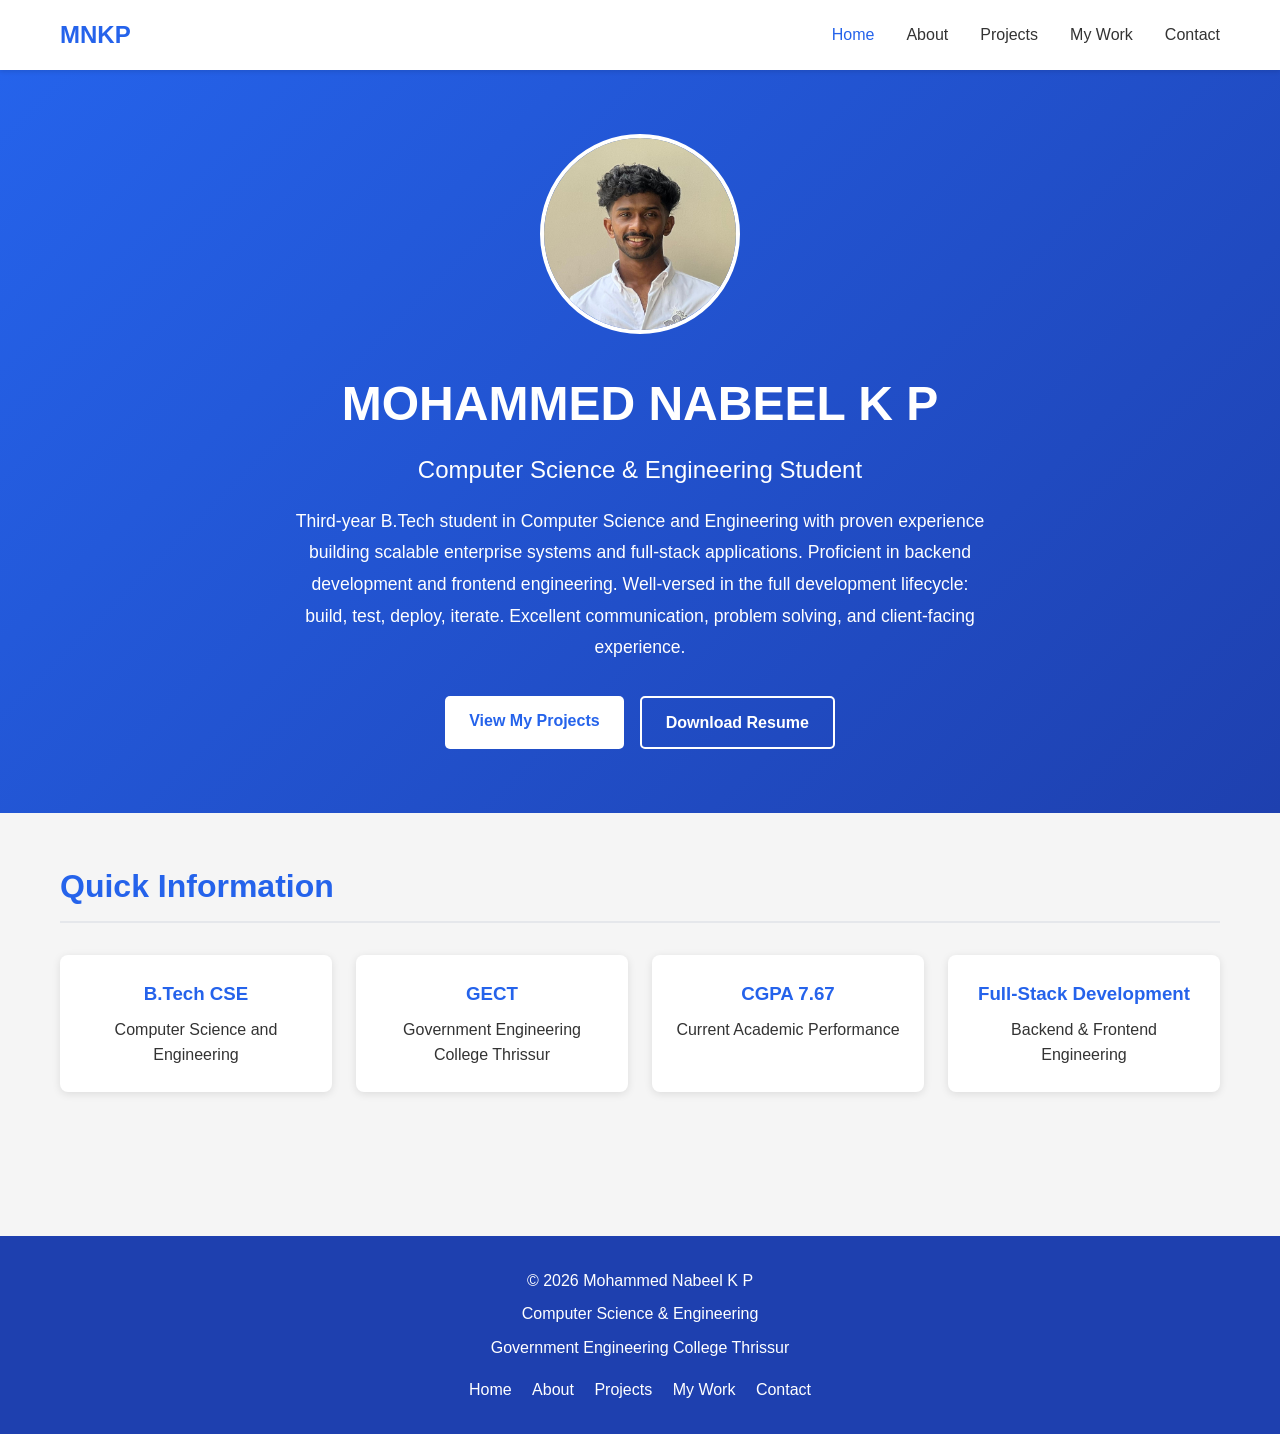
==== index.html @ b29537f5 "Initial resume website" ====
<!DOCTYPE html PUBLIC "-//W3C//DTD XHTML 1.0 Strict//EN"
    "http://www.w3.org/TR/xhtml1/DTD/xhtml1-strict.dtd">
<html xmlns="http://www.w3.org/1999/xhtml" lang="en" xml:lang="en">
<head>
    <meta http-equiv="Content-Type" content="text/html; charset=utf-8" />
    <title>Home - Mohammed Nabeel K P</title>
    <link rel="stylesheet" type="text/css" href="css/style.css" />
</head>
<body>
    <div id="header">
        <div class="container">
            <div id="nav">
                <div class="logo">MNKP</div>
                <ul>
                    <li><a href="index.html" class="active">Home</a></li>
                    <li><a href="about.htm">About</a></li>
                    <li><a href="projects.htm">Projects</a></li>
                    <li><a href="MyWork.htm">My Work</a></li>
                    <li><a href="contact.htm">Contact</a></li>
                </ul>
            </div>
        </div>
    </div>

    <div class="hero">
        <div class="container">
            <img src="images/profile.jpg" alt="Mohammed Nabeel K P" class="profile-image" />
            <h1>MOHAMMED NABEEL K P</h1>
            <h2>Computer Science &amp; Engineering Student</h2>
            <p>Third-year B.Tech student in Computer Science and Engineering with proven experience building scalable enterprise systems and full-stack applications. Proficient in backend development and frontend engineering. Well-versed in the full development lifecycle: build, test, deploy, iterate. Excellent communication, problem solving, and client-facing experience.</p>
            <div class="hero-buttons">
                <a href="projects.htm" class="btn btn-primary">View My Projects</a>
                <a href="resume.pdf" class="btn btn-secondary">Download Resume</a>
            </div>
        </div>
    </div>

    <div id="main">
        <div class="container">
            <div class="section">
                <h2>Quick Information</h2>
                <div class="info-cards">
                    <div class="info-card">
                        <h3>B.Tech CSE</h3>
                        <p>Computer Science and Engineering</p>
                    </div>
                    <div class="info-card">
                        <h3>GECT</h3>
                        <p>Government Engineering College Thrissur</p>
                    </div>
                    <div class="info-card">
                        <h3>CGPA 7.67</h3>
                        <p>Current Academic Performance</p>
                    </div>
                    <div class="info-card">
                        <h3>Full-Stack Development</h3>
                        <p>Backend &amp; Frontend Engineering</p>
                    </div>
                </div>
            </div>
        </div>
    </div>

    <div id="footer">
        <div class="container">
            <p>&copy; 2026 Mohammed Nabeel K P</p>
            <p>Computer Science &amp; Engineering</p>
            <p>Government Engineering College Thrissur</p>
            <div class="footer-nav">
                <a href="index.html">Home</a>
                <a href="about.htm">About</a>
                <a href="projects.htm">Projects</a>
                <a href="MyWork.htm">My Work</a>
                <a href="contact.htm">Contact</a>
            </div>
        </div>
    </div>
</body>
</html>
---- css/style.css ----
/* CSS Reset and Normalization */
* {
    margin: 0;
    padding: 0;
    box-sizing: border-box;
}

body {
    font-family: 'Segoe UI', Tahoma, Geneva, Verdana, sans-serif;
    line-height: 1.6;
    color: #333;
    background-color: #f5f5f5;
}

/* CSS Variables */
:root {
    --primary-color: #2563eb;
    --secondary-color: #1e40af;
    --text-color: #333;
    --background-color: #f5f5f5;
    --card-background: #ffffff;
    --border-color: #e5e7eb;
    --hover-color: #1d4ed8;
}

/* Container */
.container {
    max-width: 1200px;
    margin: 0 auto;
    padding: 0 20px;
}

/* Header and Navigation */
#header {
    background-color: var(--card-background);
    box-shadow: 0 2px 4px rgba(0, 0, 0, 0.1);
    position: sticky;
    top: 0;
    z-index: 1000;
}

#nav {
    display: flex;
    justify-content: space-between;
    align-items: center;
    padding: 1rem 0;
}

#nav .logo {
    font-size: 1.5rem;
    font-weight: bold;
    color: var(--primary-color);
}

#nav ul {
    list-style: none;
    display: flex;
    gap: 2rem;
}

#nav ul li a {
    text-decoration: none;
    color: var(--text-color);
    font-weight: 500;
    transition: color 0.3s ease;
}

#nav ul li a:hover,
#nav ul li a.active {
    color: var(--primary-color);
}

/* Hero Section */
.hero {
    background: linear-gradient(135deg, var(--primary-color), var(--secondary-color));
    color: white;
    padding: 4rem 0;
    text-align: center;
}

.hero .profile-image {
    margin: 0 auto 2rem;
    border: 4px solid white;
}

.hero h1 {
    font-size: 3rem;
    margin-bottom: 0.5rem;
}

.hero h2 {
    font-size: 1.5rem;
    margin-bottom: 1rem;
    font-weight: 300;
}

.hero p {
    font-size: 1.1rem;
    max-width: 700px;
    margin: 0 auto 2rem;
    line-height: 1.8;
}

.hero-buttons {
    display: flex;
    gap: 1rem;
    justify-content: center;
    flex-wrap: wrap;
}

/* Buttons */
.btn {
    display: inline-block;
    padding: 0.75rem 1.5rem;
    text-decoration: none;
    border-radius: 5px;
    font-weight: 600;
    transition: all 0.3s ease;
    border: none;
    cursor: pointer;
}

.btn-primary {
    background-color: white;
    color: var(--primary-color);
}

.btn-primary:hover {
    background-color: #f0f0f0;
    transform: translateY(-2px);
}

.btn-secondary {
    background-color: transparent;
    color: white;
    border: 2px solid white;
}

.btn-secondary:hover {
    background-color: white;
    color: var(--primary-color);
    transform: translateY(-2px);
}

/* Main Content */
#main {
    padding: 3rem 0;
}

/* Section Styling */
.section {
    margin-bottom: 3rem;
}

.section h2 {
    font-size: 2rem;
    margin-bottom: 1.5rem;
    color: var(--primary-color);
    border-bottom: 2px solid var(--border-color);
    padding-bottom: 0.5rem;
}

/* Cards */
.card {
    background-color: var(--card-background);
    border-radius: 8px;
    padding: 1.5rem;
    box-shadow: 0 2px 8px rgba(0, 0, 0, 0.1);
    margin-bottom: 1.5rem;
}

/* Info Cards Grid */
.info-cards {
    display: grid;
    grid-template-columns: repeat(auto-fit, minmax(250px, 1fr));
    gap: 1.5rem;
    margin-top: 2rem;
}

.info-card {
    background-color: var(--card-background);
    border-radius: 8px;
    padding: 1.5rem;
    text-align: center;
    box-shadow: 0 2px 8px rgba(0, 0, 0, 0.1);
    transition: transform 0.3s ease;
}

.info-card:hover {
    transform: translateY(-5px);
}

.info-card h3 {
    color: var(--primary-color);
    margin-bottom: 0.5rem;
}

/* Profile Image Placeholder */
.profile-placeholder {
    width: 200px;
    height: 200px;
    background-color: var(--border-color);
    border-radius: 50%;
    display: flex;
    align-items: center;
    justify-content: center;
    margin: 0 auto 2rem;
    font-size: 1rem;
    color: #666;
    border: 3px solid var(--primary-color);
}

.profile-image {
    width: 200px;
    height: 200px;
    border-radius: 50%;
    object-fit: cover;
    margin: 0 auto 2rem;
    display: block;
    border: 3px solid var(--primary-color);
}

/* Education Section */
.education-item {
    background-color: var(--card-background);
    border-radius: 8px;
    padding: 1.5rem;
    margin-bottom: 1rem;
    box-shadow: 0 2px 8px rgba(0, 0, 0, 0.1);
}

.education-item h3 {
    color: var(--primary-color);
    margin-bottom: 0.5rem;
}

.education-item .institution {
    font-weight: 600;
    margin-bottom: 0.25rem;
}

.education-item .location {
    color: #666;
    font-style: italic;
    margin-bottom: 0.5rem;
}

/* Skills Section */
.skills-grid {
    display: grid;
    grid-template-columns: repeat(auto-fit, minmax(300px, 1fr));
    gap: 1.5rem;
}

.skill-category {
    background-color: var(--card-background);
    border-radius: 8px;
    padding: 1.5rem;
    box-shadow: 0 2px 8px rgba(0, 0, 0, 0.1);
}

.skill-category h3 {
    color: var(--primary-color);
    margin-bottom: 1rem;
}

.skill-category ul {
    list-style: none;
}

.skill-category li {
    padding: 0.5rem 0;
    border-bottom: 1px solid var(--border-color);
}

.skill-category li:last-child {
    border-bottom: none;
}

/* Languages and Soft Skills */
.languages-section,
.soft-skills-section {
    background-color: var(--card-background);
    border-radius: 8px;
    padding: 1.5rem;
    margin-bottom: 1.5rem;
    box-shadow: 0 2px 8px rgba(0, 0, 0, 0.1);
}

.languages-section h3,
.soft-skills-section h3 {
    color: var(--primary-color);
    margin-bottom: 1rem;
}

.languages-section ul,
.soft-skills-section ul {
    list-style: none;
    display: flex;
    flex-wrap: wrap;
    gap: 0.5rem;
}

.languages-section li,
.soft-skills-section li {
    background-color: var(--primary-color);
    color: white;
    padding: 0.5rem 1rem;
    border-radius: 20px;
    font-size: 0.9rem;
}

/* Project Cards */
.project-card {
    background-color: var(--card-background);
    border-radius: 8px;
    padding: 2rem;
    margin-bottom: 2rem;
    box-shadow: 0 2px 8px rgba(0, 0, 0, 0.1);
    transition: transform 0.3s ease;
}

.project-card:hover {
    transform: translateY(-5px);
}

.project-card h3 {
    color: var(--primary-color);
    margin-bottom: 0.5rem;
    font-size: 1.5rem;
}

.project-card .status {
    display: inline-block;
    background-color: #10b981;
    color: white;
    padding: 0.25rem 0.75rem;
    border-radius: 20px;
    font-size: 0.85rem;
    margin-bottom: 1rem;
}

.project-card .status.ongoing {
    background-color: #f59e0b;
}

.project-card .technologies {
    margin: 1rem 0;
}

.project-card .technologies span {
    display: inline-block;
    background-color: var(--primary-color);
    color: white;
    padding: 0.25rem 0.75rem;
    border-radius: 15px;
    font-size: 0.85rem;
    margin-right: 0.5rem;
    margin-bottom: 0.5rem;
}

.project-card .description {
    margin-bottom: 1rem;
    line-height: 1.8;
}

.project-card .features {
    margin-top: 1rem;
}

.project-card .features h4 {
    color: var(--secondary-color);
    margin-bottom: 0.5rem;
}

.project-card .features ul {
    list-style-position: inside;
    line-height: 1.8;
}

/* Timeline for Achievements */
.timeline {
    position: relative;
    max-width: 800px;
    margin: 0 auto;
}

.timeline-item {
    background-color: var(--card-background);
    border-radius: 8px;
    padding: 1.5rem;
    margin-bottom: 1.5rem;
    box-shadow: 0 2px 8px rgba(0, 0, 0, 0.1);
    border-left: 4px solid var(--primary-color);
}

.timeline-item h3 {
    color: var(--primary-color);
    margin-bottom: 0.5rem;
}

.timeline-item .year {
    color: #666;
    font-size: 0.9rem;
    margin-bottom: 0.5rem;
}

/* Achievement Sections */
.achievement-section {
    background-color: var(--card-background);
    border-radius: 8px;
    padding: 1.5rem;
    margin-bottom: 1.5rem;
    box-shadow: 0 2px 8px rgba(0, 0, 0, 0.1);
}

.achievement-section h3 {
    color: var(--primary-color);
    margin-bottom: 1rem;
}

.achievement-section ul {
    list-style: none;
}

.achievement-section li {
    padding: 0.5rem 0;
    border-bottom: 1px solid var(--border-color);
}

.achievement-section li:last-child {
    border-bottom: none;
}

/* Validator Badge */
.validator-section {
    text-align: center;
    margin-top: 3rem;
    padding: 2rem;
    background-color: var(--card-background);
    border-radius: 8px;
    box-shadow: 0 2px 8px rgba(0, 0, 0, 0.1);
}

.validator-section p {
    margin-top: 1rem;
    color: #666;
}

/* Contact Page */
.contact-info {
    display: grid;
    grid-template-columns: repeat(auto-fit, minmax(250px, 1fr));
    gap: 1.5rem;
}

.contact-item {
    background-color: var(--card-background);
    border-radius: 8px;
    padding: 1.5rem;
    text-align: center;
    box-shadow: 0 2px 8px rgba(0, 0, 0, 0.1);
}

.contact-item h3 {
    color: var(--primary-color);
    margin-bottom: 0.5rem;
}

.contact-item a {
    color: var(--primary-color);
    text-decoration: none;
    word-break: break-all;
}

.contact-item a:hover {
    text-decoration: underline;
}

/* Footer */
#footer {
    background-color: var(--secondary-color);
    color: white;
    text-align: center;
    padding: 2rem 0;
    margin-top: 3rem;
}

#footer p {
    margin-bottom: 0.5rem;
}

#footer .footer-nav {
    margin-top: 1rem;
}

#footer .footer-nav a {
    color: white;
    text-decoration: none;
    margin: 0 0.5rem;
    transition: color 0.3s ease;
}

#footer .footer-nav a:hover {
    color: #f0f0f0;
}

/* Responsive Design */
@media (max-width: 768px) {
    #nav {
        flex-direction: column;
        gap: 1rem;
    }

    #nav ul {
        flex-wrap: wrap;
        justify-content: center;
        gap: 1rem;
    }

    .hero h1 {
        font-size: 2rem;
    }

    .hero h2 {
        font-size: 1.2rem;
    }

    .hero p {
        font-size: 1rem;
    }

    .hero-buttons {
        flex-direction: column;
        align-items: center;
    }

    .info-cards {
        grid-template-columns: 1fr;
    }

    .skills-grid {
        grid-template-columns: 1fr;
    }

    .section h2 {
        font-size: 1.5rem;
    }
}

@media (max-width: 480px) {
    .container {
        padding: 0 15px;
    }

    .hero {
        padding: 2rem 0;
    }

    .hero h1 {
        font-size: 1.75rem;
    }

    .btn {
        padding: 0.6rem 1.2rem;
        font-size: 0.9rem;
    }
}
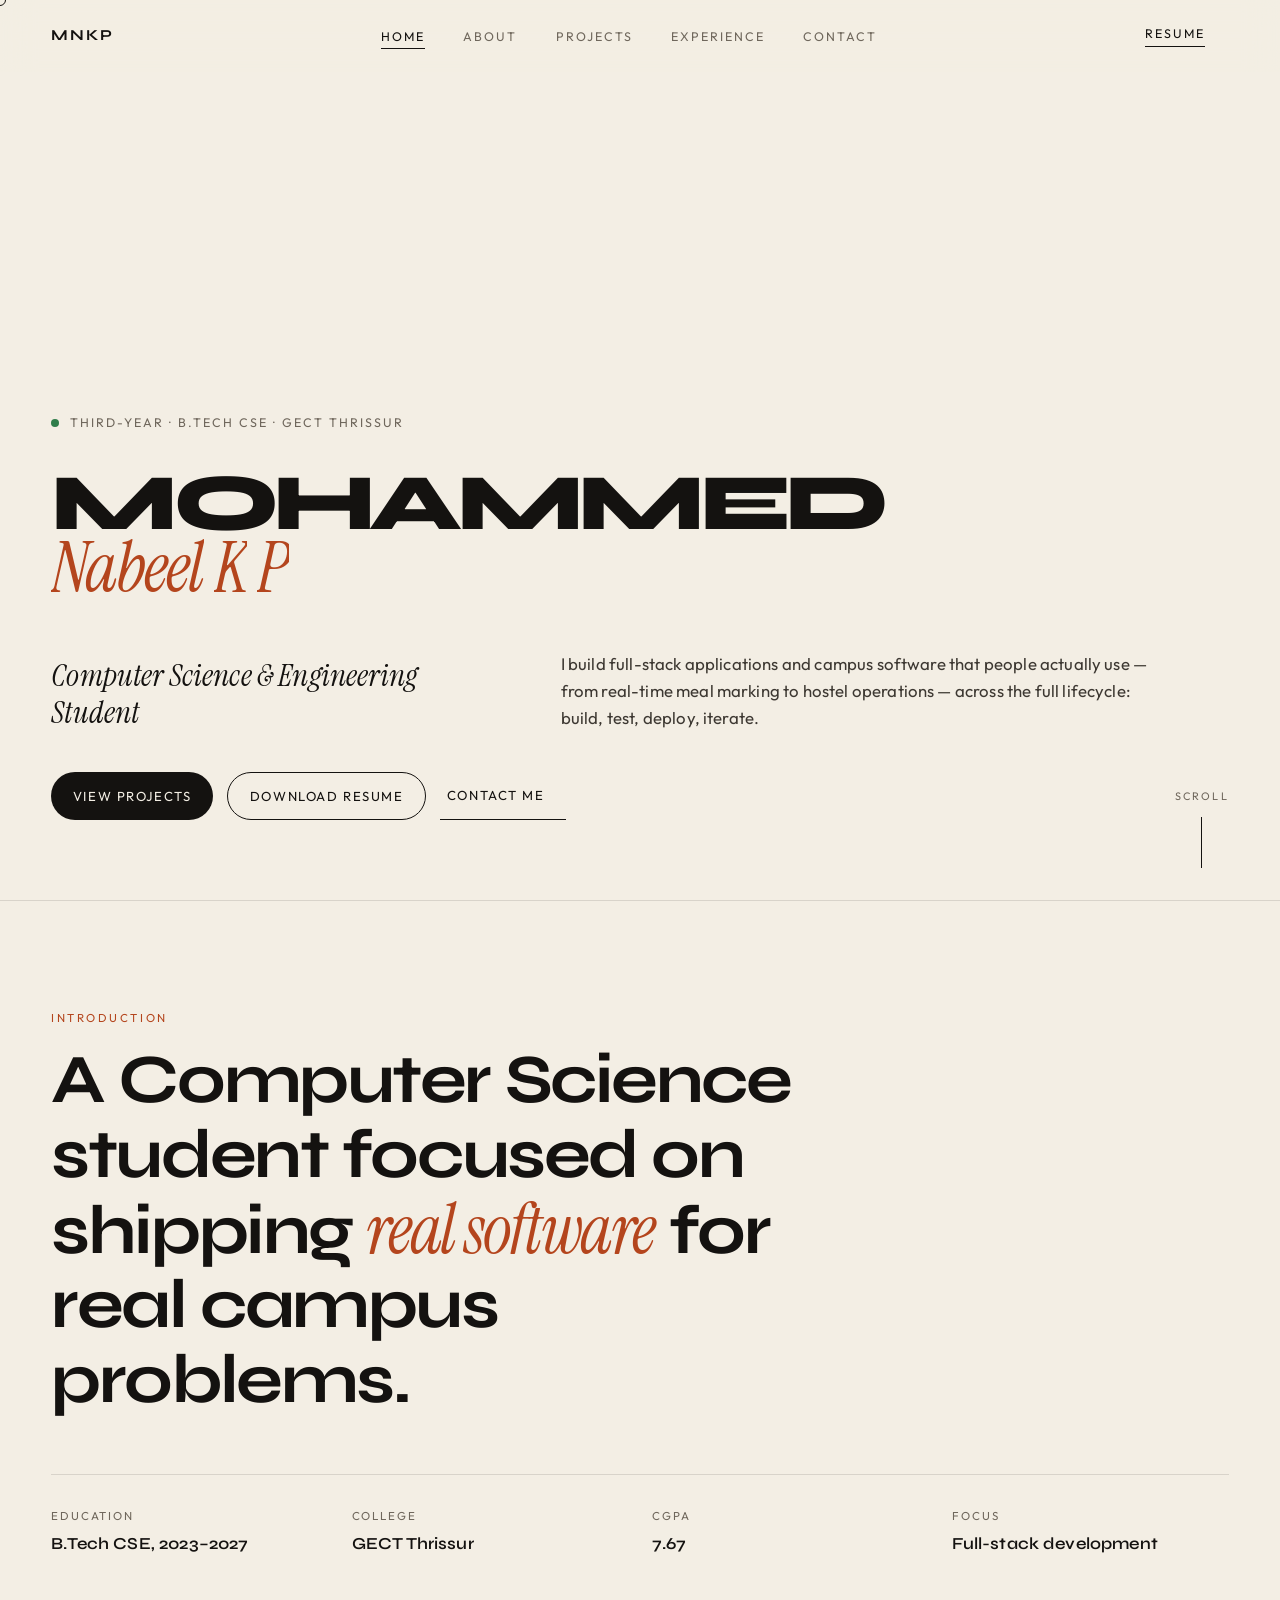
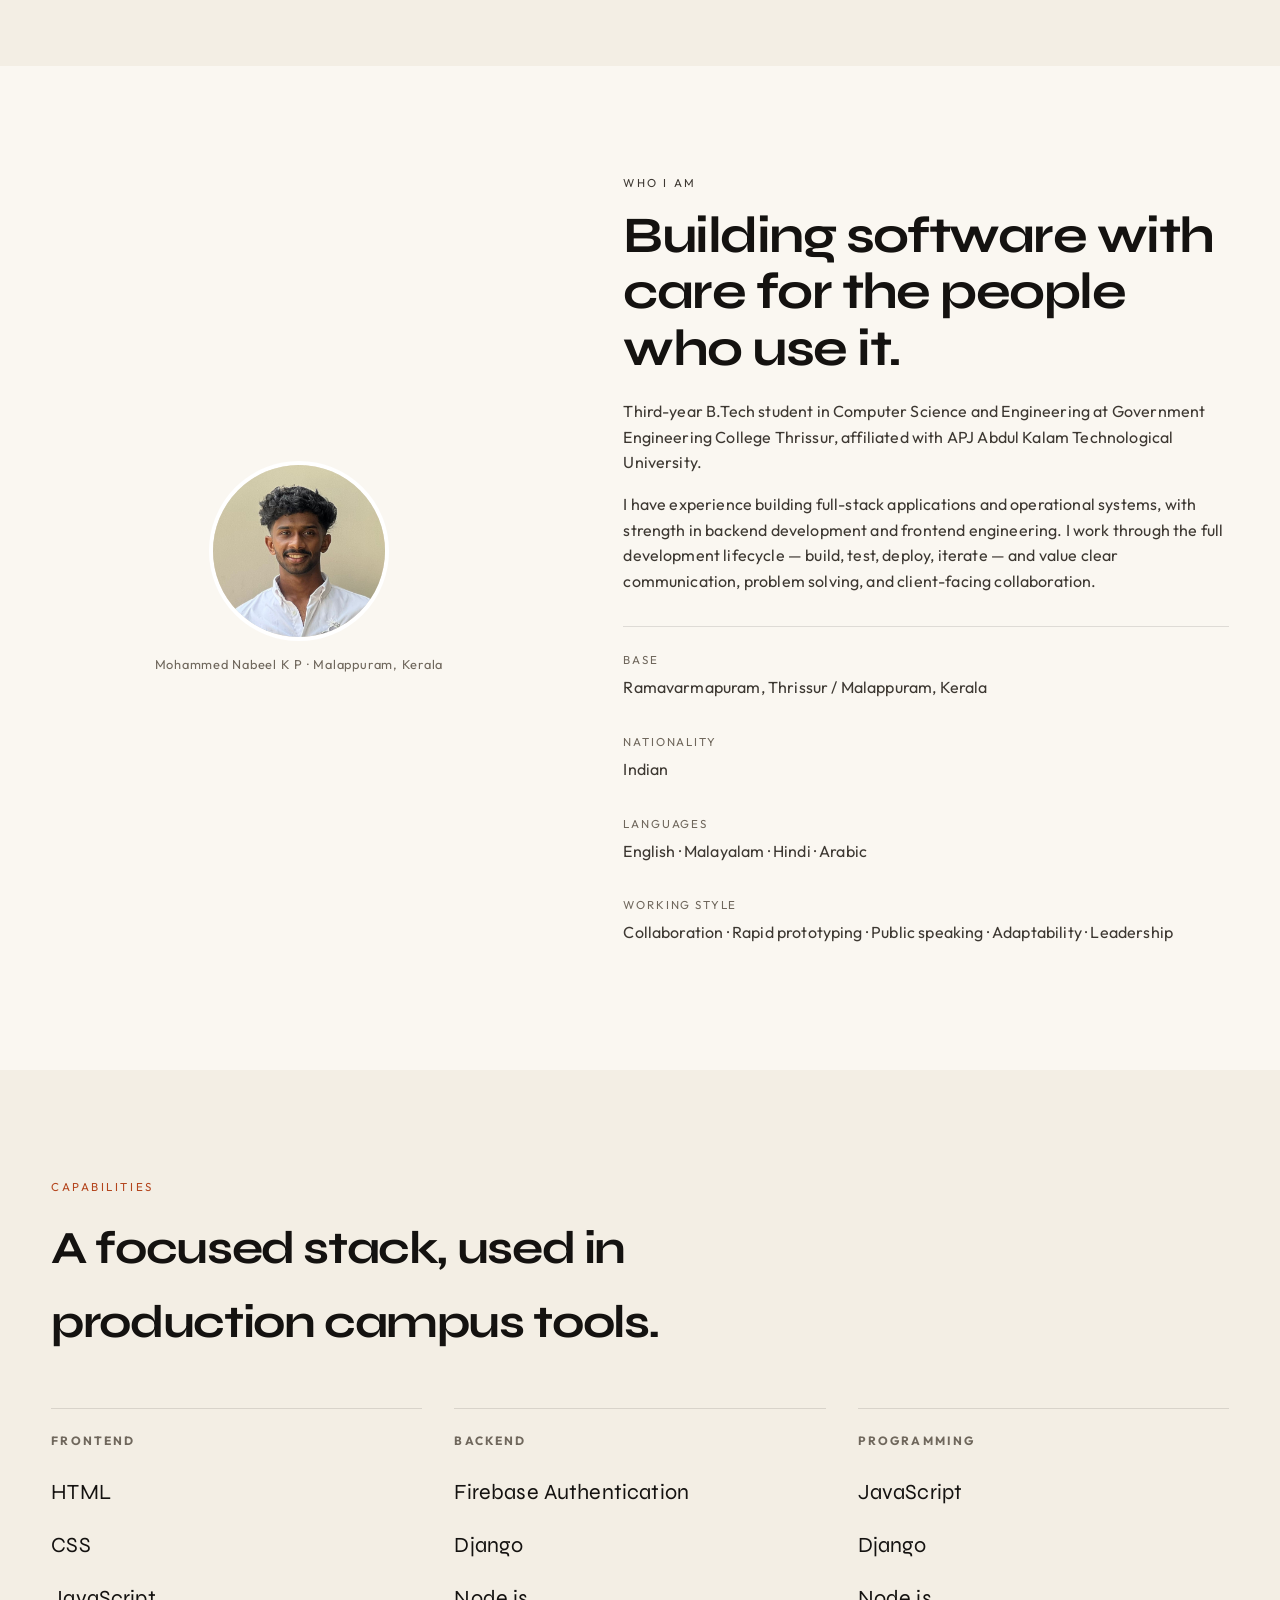
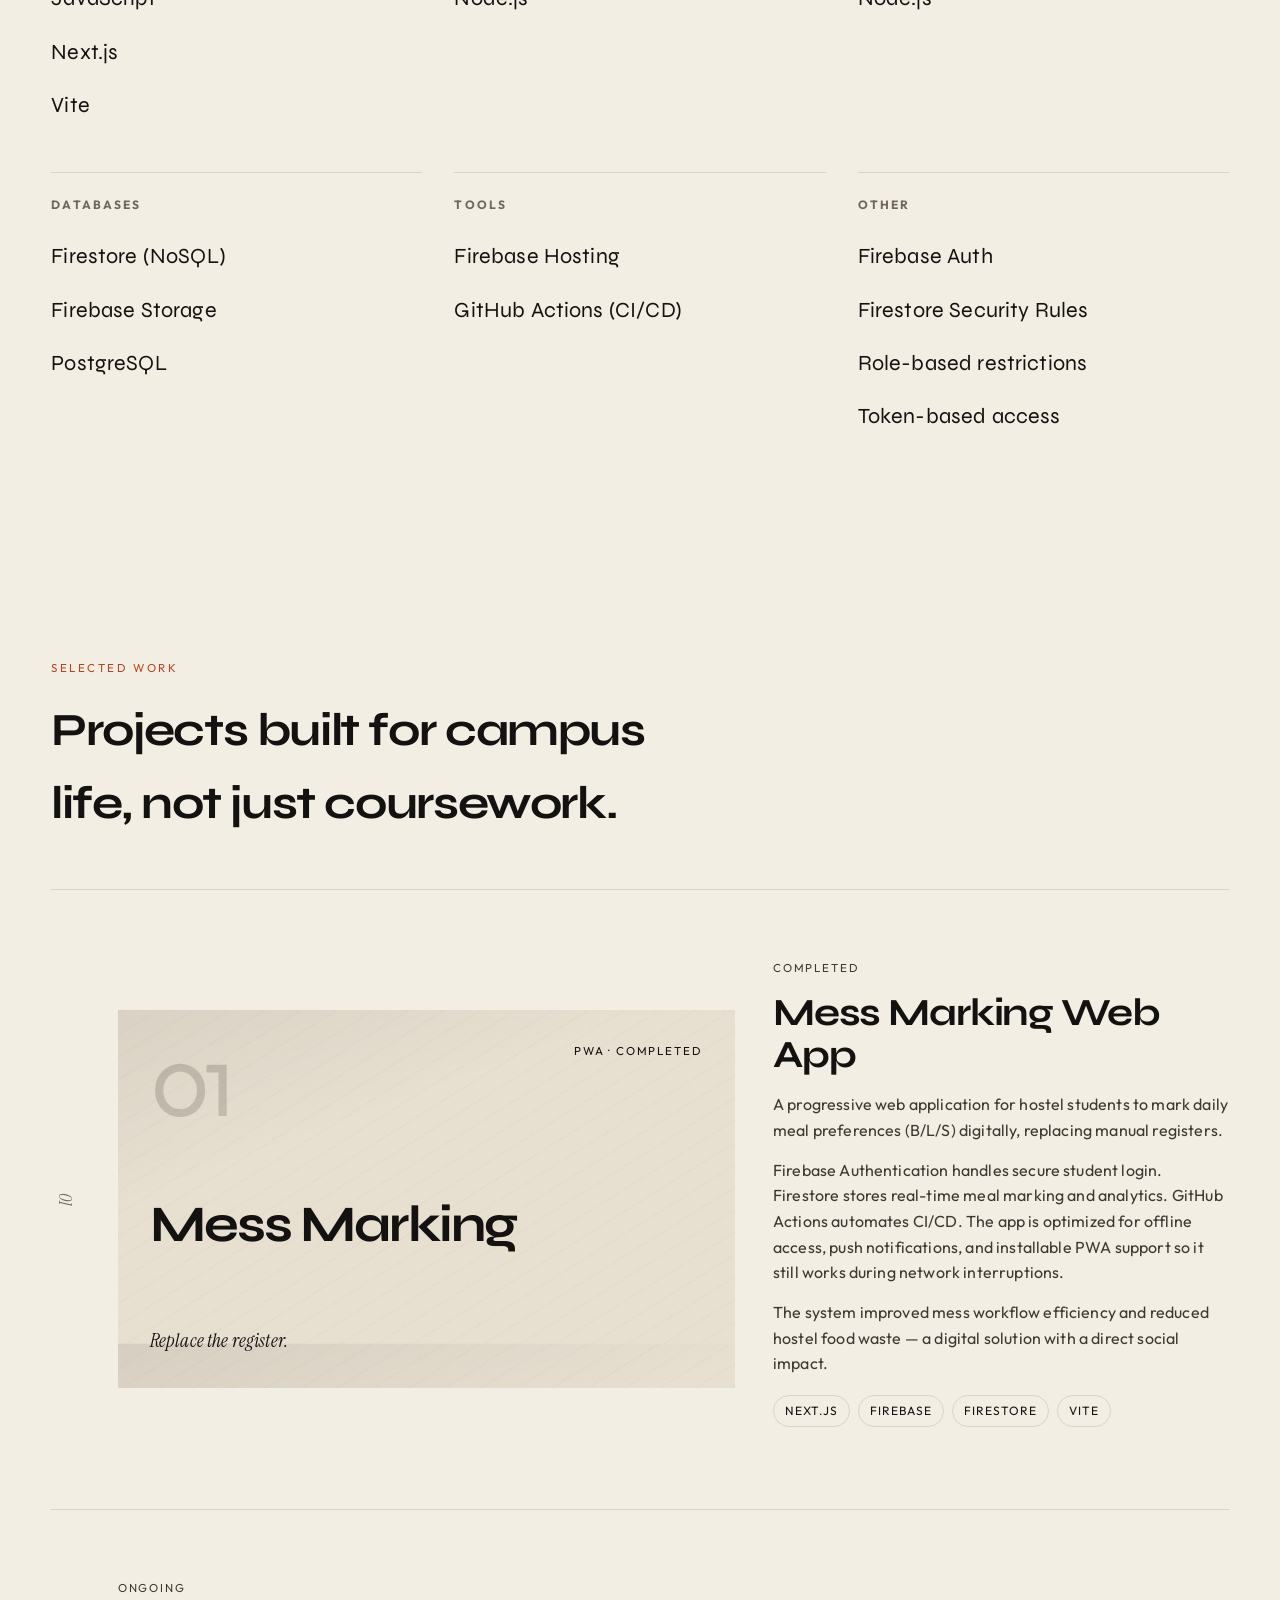
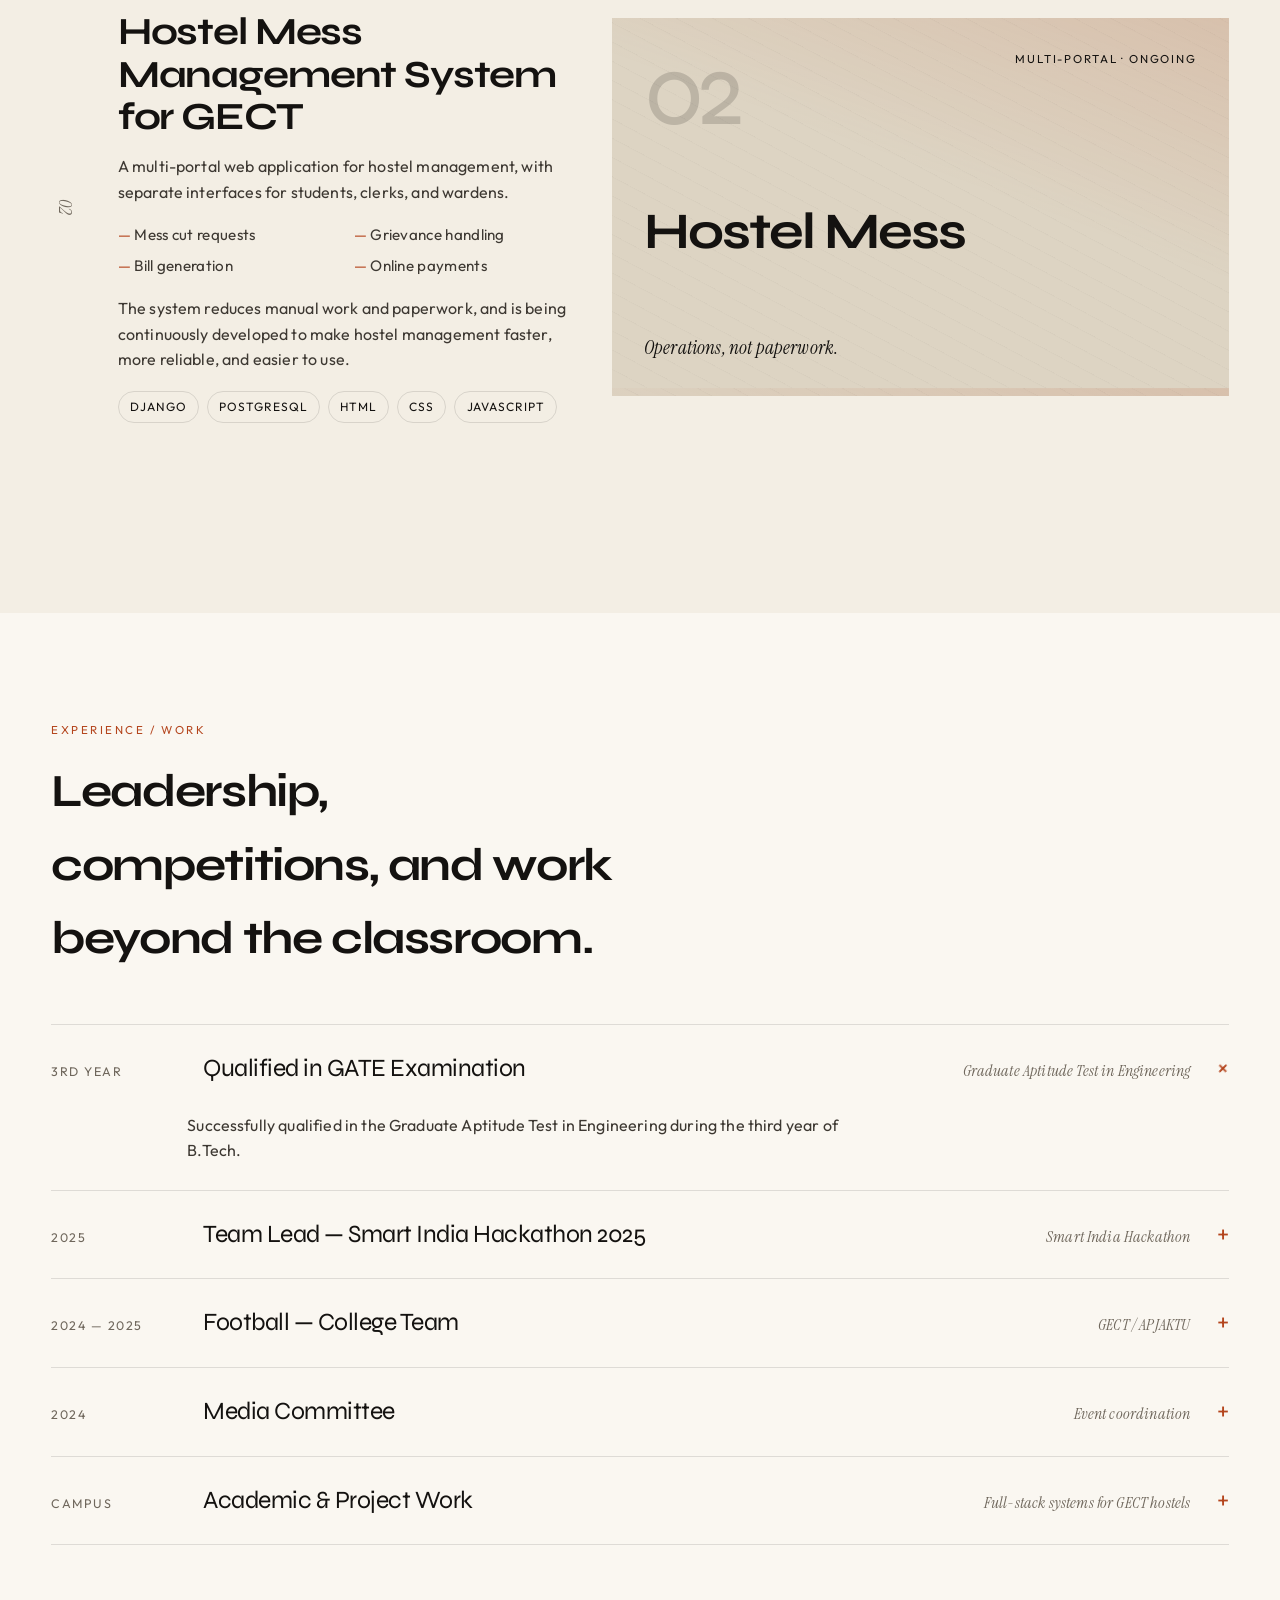
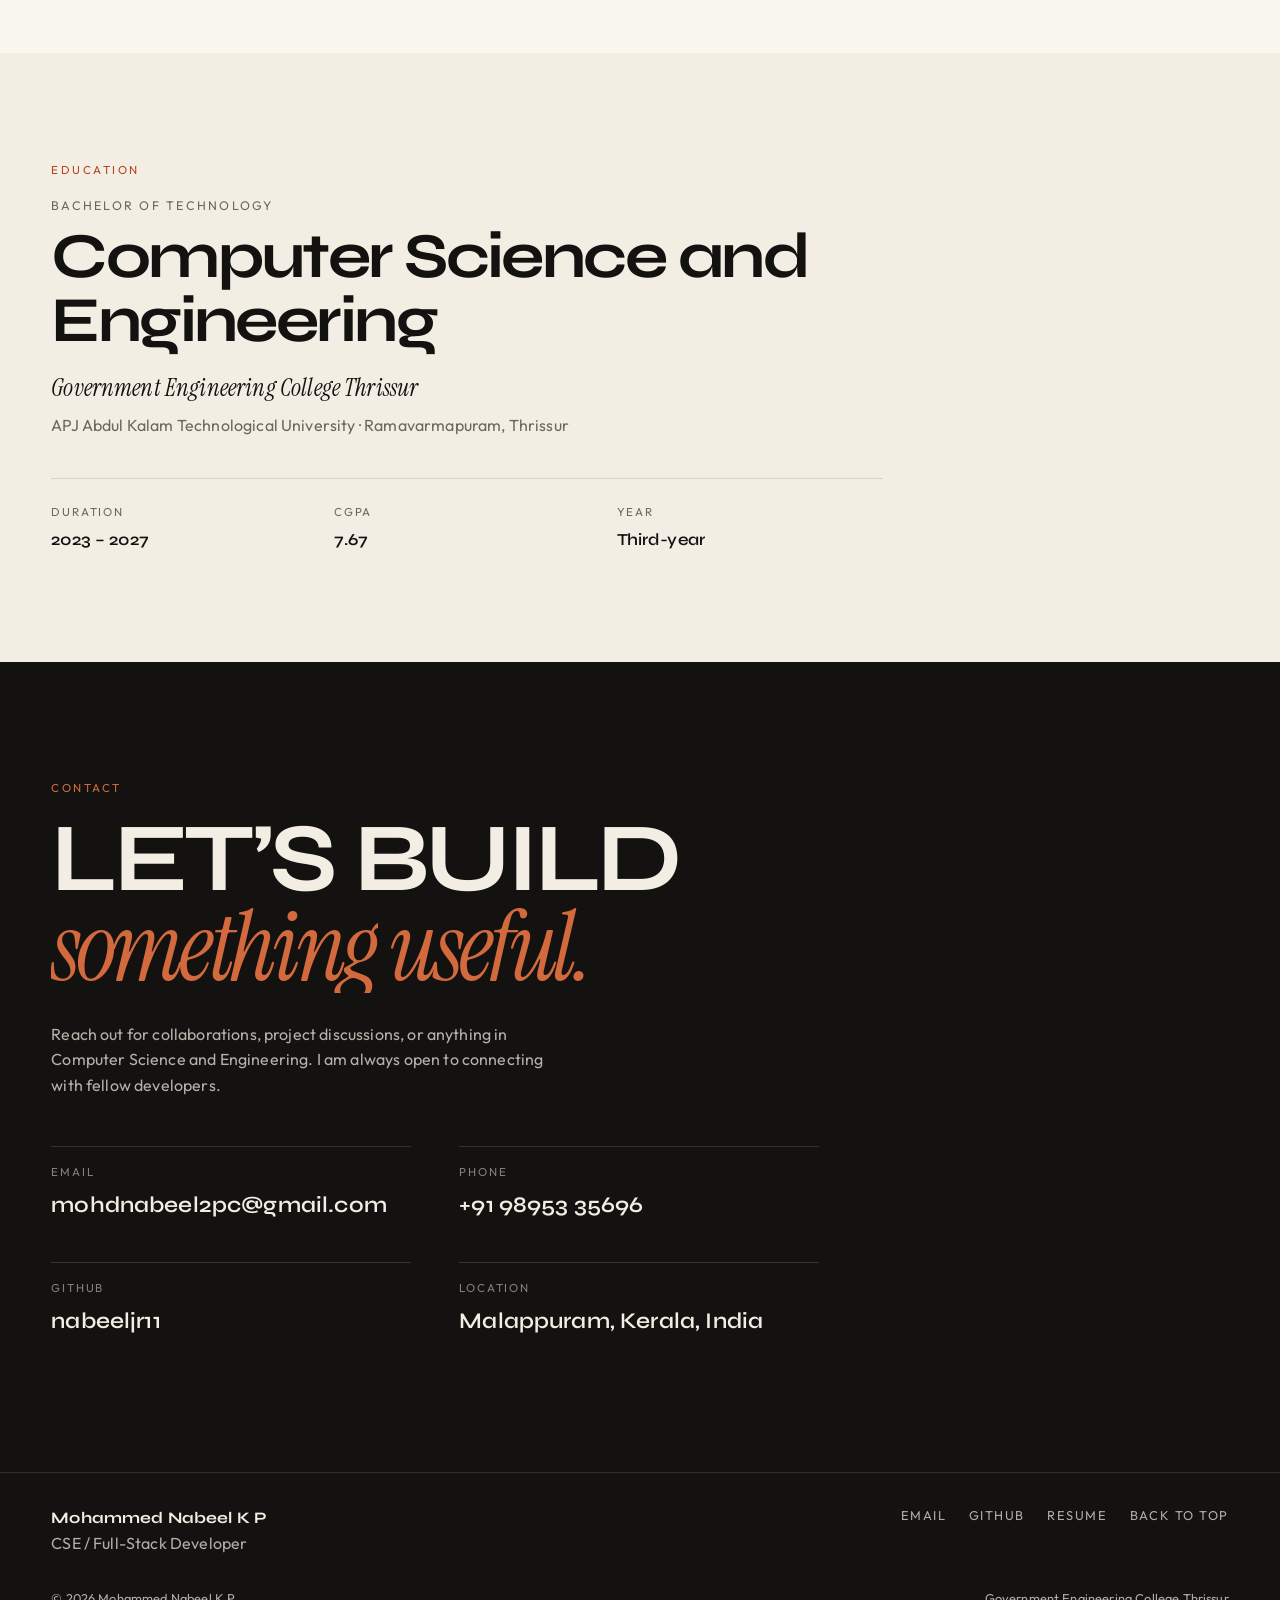
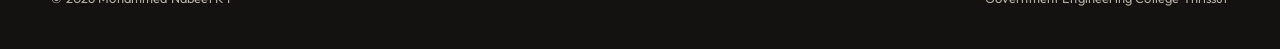
==== commit e873b323: "Redesign portfolio website" ====
--- a/index.html
+++ b/index.html
@@ -1,79 +1,414 @@
-<!DOCTYPE html PUBLIC "-//W3C//DTD XHTML 1.0 Strict//EN"
-    "http://www.w3.org/TR/xhtml1/DTD/xhtml1-strict.dtd">
-<html xmlns="http://www.w3.org/1999/xhtml" lang="en" xml:lang="en">
+<!DOCTYPE html>
+<html lang="en">
 <head>
-    <meta http-equiv="Content-Type" content="text/html; charset=utf-8" />
-    <title>Home - Mohammed Nabeel K P</title>
-    <link rel="stylesheet" type="text/css" href="css/style.css" />
+  <meta charset="UTF-8" />
+  <meta name="viewport" content="width=device-width, initial-scale=1.0" />
+  <title>Mohammed Nabeel K P — CSE Student &amp; Full-Stack Developer</title>
+  <meta name="description" content="Mohammed Nabeel K P is a B.Tech Computer Science and Engineering student at Government Engineering College Thrissur. He builds full-stack applications and campus software, including mess marking and hostel management systems." />
+  <meta name="author" content="Mohammed Nabeel K P" />
+  <link rel="canonical" href="https://nabeeljr11.github.io/nabeel-resume-website/" />
+
+  <meta property="og:type" content="website" />
+  <meta property="og:title" content="Mohammed Nabeel K P — CSE Student &amp; Full-Stack Developer" />
+  <meta property="og:description" content="Portfolio of Mohammed Nabeel K P: full-stack campus software, mess marking PWA, and hostel management systems." />
+  <meta property="og:url" content="https://nabeeljr11.github.io/nabeel-resume-website/" />
+  <meta property="og:image" content="https://nabeeljr11.github.io/nabeel-resume-website/images/profile.jpg" />
+
+  <meta name="twitter:card" content="summary_large_image" />
+  <meta name="twitter:title" content="Mohammed Nabeel K P — CSE Student &amp; Full-Stack Developer" />
+  <meta name="twitter:description" content="B.Tech CSE student at GECT building full-stack applications and real campus software." />
+  <meta name="twitter:image" content="https://nabeeljr11.github.io/nabeel-resume-website/images/profile.jpg" />
+
+  <link rel="icon" href="data:image/svg+xml,%3Csvg xmlns='http://www.w3.org/2000/svg' viewBox='0 0 64 64'%3E%3Crect width='64' height='64' rx='8' fill='%23141210'/%3E%3Ctext x='32' y='42' text-anchor='middle' font-family='Georgia,serif' font-size='22' fill='%23f3eee4'%3EN%3C/text%3E%3C/svg%3E" />
+
+  <link rel="preconnect" href="https://fonts.googleapis.com" />
+  <link rel="preconnect" href="https://fonts.gstatic.com" crossorigin />
+  <link href="https://fonts.googleapis.com/css2?family=Instrument+Serif:ital@0;1&family=Outfit:wght@300;400;500;600&family=Syne:wght@500;600;700;800&display=swap" rel="stylesheet" />
+  <link rel="stylesheet" href="css/style.css" />
+  <script>document.documentElement.classList.add("js");</script>
+  <noscript><style>.reveal{opacity:1;transform:none}</style></noscript>
 </head>
 <body>
-    <div id="header">
-        <div class="container">
-            <div id="nav">
-                <div class="logo">MNKP</div>
-                <ul>
-                    <li><a href="index.html" class="active">Home</a></li>
-                    <li><a href="about.htm">About</a></li>
-                    <li><a href="projects.htm">Projects</a></li>
-                    <li><a href="MyWork.htm">My Work</a></li>
-                    <li><a href="contact.htm">Contact</a></li>
-                </ul>
-            </div>
-        </div>
+  <a class="skip-link" href="#main">Skip to content</a>
+  <div class="scroll-progress" aria-hidden="true"><span></span></div>
+  <div class="cursor" aria-hidden="true"><span class="cursor__label">View</span></div>
+
+  <header class="nav" id="site-nav">
+    <div class="nav__bar">
+      <a class="nav__logo" href="#home">MNKP</a>
+      <nav class="nav__links" aria-label="Primary">
+        <ul>
+          <li><a href="#home" data-section="home">Home</a></li>
+          <li><a href="#about" data-section="about">About</a></li>
+          <li><a href="#projects" data-section="projects">Projects</a></li>
+          <li><a href="#experience" data-section="experience">Experience</a></li>
+          <li><a href="#contact" data-section="contact">Contact</a></li>
+        </ul>
+      </nav>
+      <a class="nav__resume" href="resume.pdf" download>Resume</a>
+      <button class="nav__toggle" type="button" aria-expanded="false" aria-controls="mobile-menu" aria-label="Open menu">
+        <span></span>
+        <span></span>
+      </button>
     </div>
-
-    <div class="hero">
-        <div class="container">
-            <img src="images/profile.jpg" alt="Mohammed Nabeel K P" class="profile-image" />
-            <h1>MOHAMMED NABEEL K P</h1>
-            <h2>Computer Science &amp; Engineering Student</h2>
-            <p>Third-year B.Tech student in Computer Science and Engineering with proven experience building scalable enterprise systems and full-stack applications. Proficient in backend development and frontend engineering. Well-versed in the full development lifecycle: build, test, deploy, iterate. Excellent communication, problem solving, and client-facing experience.</p>
-            <div class="hero-buttons">
-                <a href="projects.htm" class="btn btn-primary">View My Projects</a>
-                <a href="resume.pdf" class="btn btn-secondary">Download Resume</a>
-            </div>
-        </div>
+    <div class="nav__mobile" id="mobile-menu" hidden>
+      <nav aria-label="Mobile">
+        <ul>
+          <li><a href="#home">Home</a></li>
+          <li><a href="#about">About</a></li>
+          <li><a href="#projects">Projects</a></li>
+          <li><a href="#experience">Experience</a></li>
+          <li><a href="#contact">Contact</a></li>
+          <li><a href="resume.pdf" download>Download Resume</a></li>
+        </ul>
+      </nav>
     </div>
-
-    <div id="main">
-        <div class="container">
-            <div class="section">
-                <h2>Quick Information</h2>
-                <div class="info-cards">
-                    <div class="info-card">
-                        <h3>B.Tech CSE</h3>
-                        <p>Computer Science and Engineering</p>
-                    </div>
-                    <div class="info-card">
-                        <h3>GECT</h3>
-                        <p>Government Engineering College Thrissur</p>
-                    </div>
-                    <div class="info-card">
-                        <h3>CGPA 7.67</h3>
-                        <p>Current Academic Performance</p>
-                    </div>
-                    <div class="info-card">
-                        <h3>Full-Stack Development</h3>
-                        <p>Backend &amp; Frontend Engineering</p>
-                    </div>
-                </div>
-            </div>
-        </div>
+  </header>
+
+  <main id="main">
+    <section class="hero" id="home">
+      <div class="hero__meta reveal">
+        <span class="status-dot" aria-hidden="true"></span>
+        Third-year · B.Tech CSE · GECT Thrissur
+      </div>
+      <h1 class="hero__title">
+        <span class="hero__line" data-split>Mohammed</span>
+        <span class="hero__line hero__line--accent" data-split>Nabeel K P</span>
+      </h1>
+      <div class="hero__bottom">
+        <p class="hero__role reveal">Computer Science &amp; Engineering Student</p>
+        <p class="hero__intro reveal">
+          I build full-stack applications and campus software that people actually use — from real-time meal marking to hostel operations — across the full lifecycle: build, test, deploy, iterate.
+        </p>
+        <div class="hero__actions reveal">
+          <a class="btn btn--fill" href="#projects">View Projects</a>
+          <a class="btn btn--ghost" href="resume.pdf" download>Download Resume</a>
+          <a class="btn btn--text" href="#contact">Contact Me</a>
+        </div>
+      </div>
+      <a class="scroll-hint" href="#intro" aria-label="Scroll to introduction">
+        <span>Scroll</span>
+        <i></i>
+      </a>
+    </section>
+
+    <section class="intro" id="intro">
+      <p class="section-kicker reveal">Introduction</p>
+      <h2 class="intro__statement reveal">
+        A Computer Science student focused on shipping <em>real software</em> for real campus problems.
+      </h2>
+      <div class="intro__meta reveal">
+        <div>
+          <span>Education</span>
+          <strong>B.Tech CSE, 2023–2027</strong>
+        </div>
+        <div>
+          <span>College</span>
+          <strong>GECT Thrissur</strong>
+        </div>
+        <div>
+          <span>CGPA</span>
+          <strong>7.67</strong>
+        </div>
+        <div>
+          <span>Focus</span>
+          <strong>Full-stack development</strong>
+        </div>
+      </div>
+    </section>
+
+    <section class="about" id="about">
+      <div class="about__grid">
+        <div class="about__media reveal">
+          <figure>
+            <img src="images/profile.jpg" alt="Portrait of Mohammed Nabeel K P" width="800" height="1000" />
+          </figure>
+          <p class="about__caption">Mohammed Nabeel K P · Malappuram, Kerala</p>
+        </div>
+        <div class="about__copy">
+          <p class="section-kicker reveal">Who I am</p>
+          <h2 class="about__heading reveal">Building software with care for the people who use it.</h2>
+          <p class="about__lead reveal">
+            Third-year B.Tech student in Computer Science and Engineering at Government Engineering College Thrissur, affiliated with APJ Abdul Kalam Technological University.
+          </p>
+          <p class="reveal">
+            I have experience building full-stack applications and operational systems, with strength in backend development and frontend engineering. I work through the full development lifecycle — build, test, deploy, iterate — and value clear communication, problem solving, and client-facing collaboration.
+          </p>
+          <div class="about__facts reveal">
+            <p><span>Base</span> Ramavarmapuram, Thrissur / Malappuram, Kerala</p>
+            <p><span>Nationality</span> Indian</p>
+            <p><span>Languages</span> English · Malayalam · Hindi · Arabic</p>
+            <p><span>Working style</span> Collaboration · Rapid prototyping · Public speaking · Adaptability · Leadership</p>
+          </div>
+        </div>
+      </div>
+    </section>
+
+    <section class="skills" id="skills" aria-labelledby="skills-title">
+      <div class="skills__head">
+        <p class="section-kicker reveal">Capabilities</p>
+        <h2 id="skills-title" class="reveal">A focused stack, used in production campus tools.</h2>
+      </div>
+      <div class="skills__list">
+        <article class="skill-group reveal">
+          <h3>Frontend</h3>
+          <ul>
+            <li data-note="Interface structure for web apps and portals">HTML</li>
+            <li data-note="Layout, typography, and responsive UI">CSS</li>
+            <li data-note="Client-side behaviour and application logic">JavaScript</li>
+            <li data-note="Used in the Mess Marking Web App">Next.js</li>
+            <li data-note="Frontend tooling and local development">Vite</li>
+          </ul>
+        </article>
+        <article class="skill-group reveal">
+          <h3>Backend</h3>
+          <ul>
+            <li data-note="Secure student login for campus apps">Firebase Authentication</li>
+            <li data-note="Used in the Hostel Mess Management System">Django</li>
+            <li data-note="Tooling and CI workflows">Node.js</li>
+          </ul>
+        </article>
+        <article class="skill-group reveal">
+          <h3>Programming</h3>
+          <ul>
+            <li data-note="Primary language across frontend and tooling">JavaScript</li>
+            <li data-note="Server-side application work with Django">Django</li>
+            <li data-note="Scripts, tooling, and GitHub Actions">Node.js</li>
+          </ul>
+        </article>
+        <article class="skill-group reveal">
+          <h3>Databases</h3>
+          <ul>
+            <li data-note="Real-time meal marking and analytics">Firestore (NoSQL)</li>
+            <li data-note="File and media storage with Firebase">Firebase Storage</li>
+            <li data-note="Relational data for hostel operations">PostgreSQL</li>
+          </ul>
+        </article>
+        <article class="skill-group reveal">
+          <h3>Tools</h3>
+          <ul>
+            <li data-note="Deploying production web apps">Firebase Hosting</li>
+            <li data-note="Automated build, test, and deploy pipelines">GitHub Actions (CI/CD)</li>
+          </ul>
+        </article>
+        <article class="skill-group reveal">
+          <h3>Other</h3>
+          <ul>
+            <li data-note="Email and password authentication">Firebase Auth</li>
+            <li data-note="Access control for stored data">Firestore Security Rules</li>
+            <li data-note="Separate access for students, clerks, and wardens">Role-based restrictions</li>
+            <li data-note="Controlled access to protected resources">Token-based access</li>
+          </ul>
+        </article>
+      </div>
+    </section>
+
+    <section class="projects" id="projects">
+      <div class="projects__head">
+        <p class="section-kicker reveal">Selected work</p>
+        <h2 class="reveal">Projects built for campus life, not just coursework.</h2>
+      </div>
+
+      <article class="project project--a" data-cursor="view">
+        <div class="project__index reveal" aria-hidden="true">01</div>
+        <div class="project__visual reveal">
+          <div class="project-cover">
+            <span class="project-cover__num">01</span>
+            <span class="project-cover__tag">PWA · Completed</span>
+            <strong>Mess Marking</strong>
+            <em>Replace the register.</em>
+          </div>
+        </div>
+        <div class="project__body">
+          <p class="project__status reveal">Completed</p>
+          <h3 class="reveal">Mess Marking Web App</h3>
+          <p class="reveal">
+            A progressive web application for hostel students to mark daily meal preferences (B/L/S) digitally, replacing manual registers.
+          </p>
+          <p class="reveal">
+            Firebase Authentication handles secure student login. Firestore stores real-time meal marking and analytics. GitHub Actions automates CI/CD. The app is optimized for offline access, push notifications, and installable PWA support so it still works during network interruptions.
+          </p>
+          <p class="reveal">
+            The system improved mess workflow efficiency and reduced hostel food waste — a digital solution with a direct social impact.
+          </p>
+          <ul class="tech-row reveal">
+            <li>Next.js</li>
+            <li>Firebase</li>
+            <li>Firestore</li>
+            <li>Vite</li>
+          </ul>
+        </div>
+      </article>
+
+      <article class="project project--b" data-cursor="view">
+        <div class="project__index reveal" aria-hidden="true">02</div>
+        <div class="project__visual reveal">
+          <div class="project-cover project-cover--alt">
+            <span class="project-cover__num">02</span>
+            <span class="project-cover__tag">Multi-portal · Ongoing</span>
+            <strong>Hostel Mess</strong>
+            <em>Operations, not paperwork.</em>
+          </div>
+        </div>
+        <div class="project__body">
+          <p class="project__status project__status--live reveal">Ongoing</p>
+          <h3 class="reveal">Hostel Mess Management System for GECT</h3>
+          <p class="reveal">
+            A multi-portal web application for hostel management, with separate interfaces for students, clerks, and wardens.
+          </p>
+          <ul class="feature-list reveal">
+            <li>Mess cut requests</li>
+            <li>Grievance handling</li>
+            <li>Bill generation</li>
+            <li>Online payments</li>
+          </ul>
+          <p class="reveal">
+            The system reduces manual work and paperwork, and is being continuously developed to make hostel management faster, more reliable, and easier to use.
+          </p>
+          <ul class="tech-row reveal">
+            <li>Django</li>
+            <li>PostgreSQL</li>
+            <li>HTML</li>
+            <li>CSS</li>
+            <li>JavaScript</li>
+          </ul>
+        </div>
+      </article>
+    </section>
+
+    <section class="experience" id="experience">
+      <div class="experience__head">
+        <p class="section-kicker reveal">Experience / Work</p>
+        <h2 class="reveal">Leadership, competitions, and work beyond the classroom.</h2>
+      </div>
+      <div class="experience__list">
+        <details class="work-item reveal" open>
+          <summary>
+            <span class="work-item__year">3rd Year</span>
+            <span class="work-item__title">Qualified in GATE Examination</span>
+            <span class="work-item__org">Graduate Aptitude Test in Engineering</span>
+          </summary>
+          <p>Successfully qualified in the Graduate Aptitude Test in Engineering during the third year of B.Tech.</p>
+        </details>
+        <details class="work-item reveal">
+          <summary>
+            <span class="work-item__year">2025</span>
+            <span class="work-item__title">Team Lead — Smart India Hackathon 2025</span>
+            <span class="work-item__org">Smart India Hackathon</span>
+          </summary>
+          <p>Led a team in Smart India Hackathon 2025, combining leadership with technical problem-solving.</p>
+        </details>
+        <details class="work-item reveal">
+          <summary>
+            <span class="work-item__year">2024 — 2025</span>
+            <span class="work-item__title">Football — College Team</span>
+            <span class="work-item__org">GECT / APJAKTU</span>
+          </summary>
+          <ul>
+            <li>Won zonals title with the college team (2024, 2025)</li>
+            <li>Won interzone APJAKTU university title with the college team (2025)</li>
+          </ul>
+        </details>
+        <details class="work-item reveal">
+          <summary>
+            <span class="work-item__year">2024</span>
+            <span class="work-item__title">Media Committee</span>
+            <span class="work-item__org">Event coordination</span>
+          </summary>
+          <ul>
+            <li>IEDC GECT Summer Startup Festival in 2024</li>
+            <li>OASIS Pain and Palliative Club</li>
+          </ul>
+        </details>
+        <details class="work-item reveal">
+          <summary>
+            <span class="work-item__year">Campus</span>
+            <span class="work-item__title">Academic &amp; Project Work</span>
+            <span class="work-item__org">Full-stack systems for GECT hostels</span>
+          </summary>
+          <ul>
+            <li>Developed Mess Marking Web App using Next.js and Firebase</li>
+            <li>Building Hostel Mess Management System for GECT using Django</li>
+            <li>Implemented CI/CD pipelines with GitHub Actions</li>
+            <li>Contributed to reducing hostel food waste through digital solutions</li>
+          </ul>
+        </details>
+      </div>
+    </section>
+
+    <section class="education" id="education">
+      <p class="section-kicker reveal">Education</p>
+      <div class="education__panel reveal">
+        <p class="education__degree">Bachelor of Technology</p>
+        <h2>Computer Science and Engineering</h2>
+        <p class="education__school">Government Engineering College Thrissur</p>
+        <p class="education__meta">APJ Abdul Kalam Technological University · Ramavarmapuram, Thrissur</p>
+        <div class="education__stats">
+          <div>
+            <span>Duration</span>
+            <strong>2023 – 2027</strong>
+          </div>
+          <div>
+            <span>CGPA</span>
+            <strong>7.67</strong>
+          </div>
+          <div>
+            <span>Year</span>
+            <strong>Third-year</strong>
+          </div>
+        </div>
+      </div>
+    </section>
+
+    <section class="contact" id="contact">
+      <p class="section-kicker reveal">Contact</p>
+      <h2 class="contact__title">
+        <span class="reveal" data-split>Let’s build</span>
+        <span class="reveal contact__title-italic" data-split>something useful.</span>
+      </h2>
+      <p class="contact__lead reveal">
+        Reach out for collaborations, project discussions, or anything in Computer Science and Engineering. I am always open to connecting with fellow developers.
+      </p>
+      <div class="contact__links">
+        <a class="contact-link reveal" href="mailto:mohdnabeel2pc@gmail.com">
+          <span>Email</span>
+          <strong>mohdnabeel2pc@gmail.com</strong>
+        </a>
+        <a class="contact-link reveal" href="tel:+919895335696">
+          <span>Phone</span>
+          <strong>+91 98953 35696</strong>
+        </a>
+        <a class="contact-link reveal" href="https://github.com/nabeeljr11" target="_blank" rel="noopener noreferrer">
+          <span>GitHub</span>
+          <strong>nabeeljr11</strong>
+        </a>
+        <p class="contact-link contact-link--static reveal">
+          <span>Location</span>
+          <strong>Malappuram, Kerala, India</strong>
+        </p>
+      </div>
+    </section>
+  </main>
+
+  <footer class="footer">
+    <div class="footer__top">
+      <div>
+        <strong>Mohammed Nabeel K P</strong>
+        <p>CSE / Full-Stack Developer</p>
+      </div>
+      <nav aria-label="Footer">
+        <a href="mailto:mohdnabeel2pc@gmail.com">Email</a>
+        <a href="https://github.com/nabeeljr11" target="_blank" rel="noopener noreferrer">GitHub</a>
+        <a href="resume.pdf" download>Resume</a>
+        <a href="#home">Back to top</a>
+      </nav>
     </div>
-
-    <div id="footer">
-        <div class="container">
-            <p>&copy; 2026 Mohammed Nabeel K P</p>
-            <p>Computer Science &amp; Engineering</p>
-            <p>Government Engineering College Thrissur</p>
-            <div class="footer-nav">
-                <a href="index.html">Home</a>
-                <a href="about.htm">About</a>
-                <a href="projects.htm">Projects</a>
-                <a href="MyWork.htm">My Work</a>
-                <a href="contact.htm">Contact</a>
-            </div>
-        </div>
+    <div class="footer__bottom">
+      <p>&copy; 2026 Mohammed Nabeel K P</p>
+      <p>Government Engineering College Thrissur</p>
     </div>
+  </footer>
+
+  <script src="js/main.js" defer></script>
 </body>
 </html>
--- a/css/style.css
+++ b/css/style.css
@@ -1,568 +1,1234 @@
-/* CSS Reset and Normalization */
-* {
-    margin: 0;
-    padding: 0;
-    box-sizing: border-box;
-}
-
+:root {
+  --paper: #f3eee4;
+  --paper-deep: #e7dfd0;
+  --ink: #141210;
+  --ink-soft: #3d3832;
+  --muted: #6f675c;
+  --line: rgba(20, 18, 16, 0.12);
+  --accent: #b4451d;
+  --accent-soft: #d36a3d;
+  --white: #faf7f1;
+  --ease: cubic-bezier(0.22, 1, 0.36, 1);
+  --nav-h: 4.5rem;
+  --pad: clamp(1.25rem, 4vw, 4.5rem);
+  --max: 1180px;
+  --display: "Syne", "Segoe UI", sans-serif;
+  --serif: "Instrument Serif", Georgia, serif;
+  --sans: "Outfit", "Segoe UI", sans-serif;
+}
+
+*,
+*::before,
+*::after {
+  box-sizing: border-box;
+  margin: 0;
+  padding: 0;
+}
+
+html {
+  scroll-behavior: smooth;
+  scroll-padding-top: var(--nav-h);
+}
+
+html,
 body {
-    font-family: 'Segoe UI', Tahoma, Geneva, Verdana, sans-serif;
-    line-height: 1.6;
-    color: #333;
-    background-color: #f5f5f5;
-}
-
-/* CSS Variables */
-:root {
-    --primary-color: #2563eb;
-    --secondary-color: #1e40af;
-    --text-color: #333;
-    --background-color: #f5f5f5;
-    --card-background: #ffffff;
-    --border-color: #e5e7eb;
-    --hover-color: #1d4ed8;
-}
-
-/* Container */
-.container {
-    max-width: 1200px;
-    margin: 0 auto;
-    padding: 0 20px;
-}
-
-/* Header and Navigation */
-#header {
-    background-color: var(--card-background);
-    box-shadow: 0 2px 4px rgba(0, 0, 0, 0.1);
-    position: sticky;
-    top: 0;
-    z-index: 1000;
-}
-
-#nav {
-    display: flex;
-    justify-content: space-between;
-    align-items: center;
-    padding: 1rem 0;
-}
-
-#nav .logo {
-    font-size: 1.5rem;
-    font-weight: bold;
-    color: var(--primary-color);
-}
-
-#nav ul {
-    list-style: none;
-    display: flex;
-    gap: 2rem;
-}
-
-#nav ul li a {
-    text-decoration: none;
-    color: var(--text-color);
-    font-weight: 500;
-    transition: color 0.3s ease;
-}
-
-#nav ul li a:hover,
-#nav ul li a.active {
-    color: var(--primary-color);
-}
-
-/* Hero Section */
+  overflow-x: hidden;
+}
+
+body {
+  font-family: var(--sans);
+  font-weight: 400;
+  color: var(--ink);
+  background: var(--paper);
+  line-height: 1.6;
+  letter-spacing: 0.01em;
+}
+
+body.has-cursor,
+body.has-cursor button,
+body.has-cursor .work-item summary {
+  cursor: none;
+}
+
+body.menu-open {
+  overflow: hidden;
+}
+
+img {
+  max-width: 100%;
+  display: block;
+}
+
+a {
+  color: inherit;
+  text-decoration: none;
+}
+
+button {
+  font: inherit;
+  background: none;
+  border: 0;
+  color: inherit;
+  cursor: pointer;
+}
+
+ul {
+  list-style: none;
+}
+
+:focus-visible {
+  outline: 2px solid var(--accent);
+  outline-offset: 3px;
+}
+
+.skip-link {
+  position: absolute;
+  left: 1rem;
+  top: -4rem;
+  z-index: 100;
+  background: var(--ink);
+  color: var(--paper);
+  padding: 0.6rem 1rem;
+}
+
+.skip-link:focus {
+  top: 1rem;
+}
+
+.scroll-progress {
+  position: fixed;
+  top: 0;
+  left: 0;
+  right: 0;
+  height: 2px;
+  z-index: 80;
+  background: transparent;
+}
+
+.scroll-progress span {
+  display: block;
+  height: 100%;
+  width: 0%;
+  background: var(--accent);
+  transform-origin: left;
+}
+
+/* Custom cursor */
+.cursor {
+  display: none;
+  position: fixed;
+  top: 0;
+  left: 0;
+  z-index: 200;
+  width: 12px;
+  height: 12px;
+  border: 1px solid var(--ink);
+  border-radius: 999px;
+  pointer-events: none;
+  transform: translate(-50%, -50%);
+  mix-blend-mode: multiply;
+  place-items: center;
+  transition: width 0.35s var(--ease), height 0.35s var(--ease), background 0.35s var(--ease), border-color 0.35s var(--ease);
+}
+
+body.has-cursor .cursor {
+  display: grid;
+}
+
+.cursor.is-link {
+  width: 42px;
+  height: 42px;
+  background: transparent;
+}
+
+.cursor.is-view {
+  width: 88px;
+  height: 88px;
+  background: var(--ink);
+  border-color: var(--ink);
+  color: var(--paper);
+}
+
+.cursor__label {
+  font-size: 0.65rem;
+  letter-spacing: 0.18em;
+  text-transform: uppercase;
+  opacity: 0;
+}
+
+.cursor.is-view .cursor__label {
+  opacity: 1;
+}
+
+@media (hover: none), (pointer: coarse) {
+  body,
+  button {
+    cursor: auto;
+  }
+
+  .cursor {
+    display: none;
+  }
+}
+
+/* Navigation */
+.nav {
+  position: fixed;
+  top: 0;
+  left: 0;
+  right: 0;
+  z-index: 60;
+  mix-blend-mode: normal;
+}
+
+.nav__bar {
+  display: grid;
+  grid-template-columns: auto 1fr auto auto;
+  align-items: center;
+  gap: 1.5rem;
+  min-height: var(--nav-h);
+  padding: 0 var(--pad);
+  background: color-mix(in srgb, var(--paper) 86%, transparent);
+  backdrop-filter: blur(16px);
+  border-bottom: 1px solid transparent;
+  transition: border-color 0.3s ease, background 0.3s ease;
+}
+
+.nav.is-scrolled .nav__bar {
+  border-bottom-color: var(--line);
+}
+
+.nav__logo {
+  font-family: var(--display);
+  font-weight: 700;
+  letter-spacing: 0.12em;
+  font-size: 0.95rem;
+}
+
+.nav__links ul {
+  display: flex;
+  justify-content: center;
+  gap: clamp(1.25rem, 3vw, 2.5rem);
+}
+
+.nav__links a,
+.nav__resume,
+.nav__mobile a {
+  font-size: 0.78rem;
+  letter-spacing: 0.16em;
+  text-transform: uppercase;
+  color: var(--muted);
+  position: relative;
+}
+
+.nav__links a::after {
+  content: "";
+  position: absolute;
+  left: 0;
+  bottom: -0.35rem;
+  width: 100%;
+  height: 1px;
+  background: var(--ink);
+  transform: scaleX(0);
+  transform-origin: left;
+  transition: transform 0.35s var(--ease);
+}
+
+.nav__links a:hover,
+.nav__links a.is-active,
+.nav__resume:hover {
+  color: var(--ink);
+}
+
+.nav__links a:hover::after,
+.nav__links a.is-active::after {
+  transform: scaleX(1);
+}
+
+.nav__resume {
+  color: var(--ink);
+  border-bottom: 1px solid var(--ink);
+  padding-bottom: 0.15rem;
+}
+
+.nav__toggle {
+  display: none;
+  width: 2.75rem;
+  height: 2.75rem;
+  position: relative;
+  z-index: 2;
+}
+
+.nav__toggle span {
+  position: absolute;
+  left: 0.4rem;
+  right: 0.4rem;
+  height: 1px;
+  background: var(--ink);
+  transition: transform 0.35s var(--ease), top 0.35s var(--ease);
+}
+
+.nav__toggle span:first-child {
+  top: 0.95rem;
+}
+
+.nav__toggle span:last-child {
+  top: 1.4rem;
+}
+
+.nav__toggle[aria-expanded="true"] span:first-child {
+  top: 1.15rem;
+  transform: rotate(40deg);
+}
+
+.nav__toggle[aria-expanded="true"] span:last-child {
+  top: 1.15rem;
+  transform: rotate(-40deg);
+}
+
+.nav__mobile {
+  display: none;
+}
+
+/* Hero */
 .hero {
-    background: linear-gradient(135deg, var(--primary-color), var(--secondary-color));
-    color: white;
-    padding: 4rem 0;
-    text-align: center;
-}
-
-.hero .profile-image {
-    margin: 0 auto 2rem;
-    border: 4px solid white;
-}
-
-.hero h1 {
-    font-size: 3rem;
-    margin-bottom: 0.5rem;
-}
-
-.hero h2 {
-    font-size: 1.5rem;
-    margin-bottom: 1rem;
-    font-weight: 300;
-}
-
-.hero p {
-    font-size: 1.1rem;
-    max-width: 700px;
-    margin: 0 auto 2rem;
-    line-height: 1.8;
-}
-
-.hero-buttons {
-    display: flex;
-    gap: 1rem;
-    justify-content: center;
-    flex-wrap: wrap;
-}
-
-/* Buttons */
+  min-height: 100svh;
+  padding: calc(var(--nav-h) + 2.5rem) var(--pad) 5rem;
+  display: flex;
+  flex-direction: column;
+  justify-content: flex-end;
+  position: relative;
+  container-type: inline-size;
+}
+
+.hero__meta {
+  display: flex;
+  align-items: center;
+  gap: 0.7rem;
+  font-size: 0.78rem;
+  letter-spacing: 0.16em;
+  text-transform: uppercase;
+  color: var(--muted);
+  margin-bottom: clamp(1.5rem, 4vh, 3rem);
+}
+
+.status-dot {
+  width: 0.5rem;
+  height: 0.5rem;
+  border-radius: 50%;
+  background: #2f7d4a;
+  box-shadow: 0 0 0 0 rgba(47, 125, 74, 0.5);
+  animation: pulse 2.4s infinite;
+}
+
+.hero__title {
+  font-family: var(--display);
+  font-weight: 800;
+  line-height: 0.86;
+  letter-spacing: -0.07em;
+  font-size: clamp(1.85rem, calc((100vw - 3.5rem) / 11.6), 7.2rem);
+  font-size: clamp(1.85rem, 6.8cqi, 7.2rem);
+  text-transform: uppercase;
+  max-width: 100%;
+}
+
+.hero__line {
+  display: block;
+}
+
+.hero__line--accent {
+  color: var(--accent);
+  font-family: var(--serif);
+  font-style: italic;
+  font-weight: 400;
+  text-transform: none;
+  letter-spacing: -0.03em;
+  font-size: 0.86em;
+}
+
+.hero__bottom {
+  display: grid;
+  grid-template-columns: minmax(0, 0.8fr) minmax(0, 1.2fr);
+  gap: 2rem 4rem;
+  margin-top: clamp(2rem, 6vh, 4.5rem);
+  align-items: end;
+  max-width: var(--max);
+}
+
+.hero__role {
+  font-family: var(--serif);
+  font-size: clamp(1.4rem, 2.4vw, 2rem);
+  font-style: italic;
+  line-height: 1.2;
+}
+
+.hero__intro {
+  max-width: 38rem;
+  color: var(--ink-soft);
+  font-size: 1.05rem;
+}
+
+.hero__actions {
+  grid-column: 1 / -1;
+  display: flex;
+  flex-wrap: wrap;
+  gap: 0.9rem;
+  margin-top: 0.5rem;
+}
+
 .btn {
-    display: inline-block;
-    padding: 0.75rem 1.5rem;
-    text-decoration: none;
-    border-radius: 5px;
-    font-weight: 600;
-    transition: all 0.3s ease;
-    border: none;
-    cursor: pointer;
-}
-
-.btn-primary {
-    background-color: white;
-    color: var(--primary-color);
-}
-
-.btn-primary:hover {
-    background-color: #f0f0f0;
-    transform: translateY(-2px);
-}
-
-.btn-secondary {
-    background-color: transparent;
-    color: white;
-    border: 2px solid white;
-}
-
-.btn-secondary:hover {
-    background-color: white;
-    color: var(--primary-color);
-    transform: translateY(-2px);
-}
-
-/* Main Content */
-#main {
-    padding: 3rem 0;
-}
-
-/* Section Styling */
-.section {
-    margin-bottom: 3rem;
-}
-
-.section h2 {
-    font-size: 2rem;
-    margin-bottom: 1.5rem;
-    color: var(--primary-color);
-    border-bottom: 2px solid var(--border-color);
-    padding-bottom: 0.5rem;
-}
-
-/* Cards */
-.card {
-    background-color: var(--card-background);
-    border-radius: 8px;
-    padding: 1.5rem;
-    box-shadow: 0 2px 8px rgba(0, 0, 0, 0.1);
-    margin-bottom: 1.5rem;
-}
-
-/* Info Cards Grid */
-.info-cards {
-    display: grid;
-    grid-template-columns: repeat(auto-fit, minmax(250px, 1fr));
-    gap: 1.5rem;
-    margin-top: 2rem;
-}
-
-.info-card {
-    background-color: var(--card-background);
-    border-radius: 8px;
-    padding: 1.5rem;
-    text-align: center;
-    box-shadow: 0 2px 8px rgba(0, 0, 0, 0.1);
-    transition: transform 0.3s ease;
-}
-
-.info-card:hover {
-    transform: translateY(-5px);
-}
-
-.info-card h3 {
-    color: var(--primary-color);
-    margin-bottom: 0.5rem;
-}
-
-/* Profile Image Placeholder */
-.profile-placeholder {
-    width: 200px;
-    height: 200px;
-    background-color: var(--border-color);
-    border-radius: 50%;
-    display: flex;
-    align-items: center;
-    justify-content: center;
-    margin: 0 auto 2rem;
-    font-size: 1rem;
-    color: #666;
-    border: 3px solid var(--primary-color);
-}
-
-.profile-image {
-    width: 200px;
-    height: 200px;
-    border-radius: 50%;
-    object-fit: cover;
-    margin: 0 auto 2rem;
+  display: inline-flex;
+  align-items: center;
+  justify-content: center;
+  min-height: 3rem;
+  padding: 0 1.35rem;
+  border-radius: 999px;
+  font-size: 0.82rem;
+  letter-spacing: 0.12em;
+  text-transform: uppercase;
+  transition: transform 0.35s var(--ease), background 0.35s var(--ease), color 0.35s var(--ease);
+}
+
+.btn--fill {
+  background: var(--ink);
+  color: var(--paper);
+}
+
+.btn--ghost {
+  border: 1px solid var(--ink);
+}
+
+.btn--text {
+  padding-left: 0.4rem;
+  border-radius: 0;
+  border-bottom: 1px solid var(--ink);
+}
+
+.btn:hover {
+  transform: translateY(-2px);
+}
+
+.btn--fill:hover {
+  background: var(--accent);
+}
+
+.scroll-hint {
+  position: absolute;
+  right: var(--pad);
+  bottom: 2rem;
+  display: flex;
+  flex-direction: column;
+  align-items: center;
+  gap: 0.7rem;
+  font-size: 0.68rem;
+  letter-spacing: 0.2em;
+  text-transform: uppercase;
+  color: var(--muted);
+}
+
+.scroll-hint i {
+  width: 1px;
+  height: 3.2rem;
+  background: var(--ink);
+  transform-origin: top;
+  animation: lineGrow 1.8s var(--ease) infinite;
+}
+
+/* Shared sections */
+.section-kicker {
+  font-size: 0.72rem;
+  letter-spacing: 0.22em;
+  text-transform: uppercase;
+  color: var(--accent);
+  margin-bottom: 1rem;
+}
+
+.intro,
+.about,
+.skills,
+.projects,
+.experience,
+.education,
+.contact {
+  padding: clamp(4.5rem, 12vh, 8.5rem) var(--pad);
+}
+
+.intro {
+  border-top: 1px solid var(--line);
+}
+
+.intro__statement {
+  font-family: var(--display);
+  font-size: clamp(2rem, 5.4vw, 4.4rem);
+  line-height: 1.08;
+  letter-spacing: -0.035em;
+  max-width: 16ch;
+}
+
+.intro__statement em {
+  font-family: var(--serif);
+  font-style: italic;
+  font-weight: 400;
+  color: var(--accent);
+}
+
+.intro__meta {
+  display: grid;
+  grid-template-columns: repeat(4, 1fr);
+  gap: 1.5rem;
+  margin-top: 3.5rem;
+  padding-top: 2rem;
+  border-top: 1px solid var(--line);
+}
+
+.intro__meta span,
+.about__facts span,
+.education__stats span {
+  display: block;
+  font-size: 0.72rem;
+  letter-spacing: 0.16em;
+  text-transform: uppercase;
+  color: var(--muted);
+  margin-bottom: 0.35rem;
+}
+
+.intro__meta strong,
+.education__stats strong {
+  font-family: var(--display);
+  font-weight: 600;
+  font-size: 1.05rem;
+}
+
+/* About */
+.about {
+  background: var(--white);
+}
+
+.about__grid {
+  display: grid;
+  grid-template-columns: 0.9fr 1.1fr;
+  gap: clamp(2rem, 6vw, 6rem);
+  align-items: center;
+  max-width: 1280px;
+}
+
+.about__media {
+  display: flex;
+  flex-direction: column;
+  align-items: center;
+}
+
+.about__media figure {
+  overflow: hidden;
+  width: 180px;
+  height: 180px;
+  border-radius: 50%;
+  border: 4px solid #fff;
+  background: var(--paper-deep);
+}
+
+.about__media img {
+  width: 100%;
+  height: 100%;
+  object-fit: cover;
+  object-position: 50% 18%;
+  transform: scale(1.04);
+  transition: transform 1.2s var(--ease);
+}
+
+.about__media:hover img {
+  transform: scale(1.1);
+}
+
+.about__caption {
+  margin-top: 0.85rem;
+  font-size: 0.8rem;
+  color: var(--muted);
+  letter-spacing: 0.06em;
+  text-align: center;
+}
+
+.about__heading {
+  font-family: var(--display);
+  font-size: clamp(2rem, 4vw, 3.3rem);
+  line-height: 1.1;
+  letter-spacing: -0.03em;
+  margin-bottom: 1.4rem;
+}
+
+.about__lead,
+.about__copy p {
+  color: var(--ink-soft);
+  margin-bottom: 1rem;
+  max-width: 38rem;
+}
+
+.about__facts {
+  margin-top: 2rem;
+  display: grid;
+  gap: 1rem;
+  padding-top: 1.5rem;
+  border-top: 1px solid var(--line);
+}
+
+/* Skills */
+.skills__head h2,
+.projects__head h2,
+.experience__head h2 {
+  font-family: var(--display);
+  font-size: clamp(1.8rem, 3.6vw, 3rem);
+  letter-spacing: -0.03em;
+  max-width: 18ch;
+  margin-bottom: 3rem;
+}
+
+.skills__list {
+  display: grid;
+  grid-template-columns: repeat(3, 1fr);
+  gap: 2.5rem 2rem;
+}
+
+.skill-group {
+  padding-top: 1.4rem;
+  border-top: 1px solid var(--line);
+}
+
+.skill-group h3 {
+  font-size: 0.75rem;
+  letter-spacing: 0.18em;
+  text-transform: uppercase;
+  color: var(--muted);
+  margin-bottom: 1rem;
+}
+
+.skill-group li {
+  font-family: var(--display);
+  font-size: 1.35rem;
+  padding: 0.55rem 0;
+  border-bottom: 1px solid transparent;
+  transition: color 0.3s ease, padding-left 0.35s var(--ease);
+  position: relative;
+}
+
+.skill-group li:hover {
+  color: var(--accent);
+  padding-left: 0.4rem;
+}
+
+.skill-group li::after {
+  content: attr(data-note);
+  display: block;
+  font-family: var(--sans);
+  font-size: 0.78rem;
+  color: var(--muted);
+  letter-spacing: 0.02em;
+  max-height: 0;
+  opacity: 0;
+  overflow: hidden;
+  transition: max-height 0.35s var(--ease), opacity 0.35s var(--ease), margin 0.35s var(--ease);
+}
+
+.skill-group li:hover::after,
+.skill-group li:focus-visible::after {
+  max-height: 4rem;
+  opacity: 1;
+  margin-top: 0.2rem;
+}
+
+/* Projects */
+.project {
+  display: grid;
+  grid-template-columns: auto 1.15fr 0.85fr;
+  gap: clamp(1.2rem, 3vw, 3rem);
+  align-items: center;
+  padding: 4rem 0;
+  border-top: 1px solid var(--line);
+}
+
+.project--b {
+  grid-template-columns: auto 0.85fr 1.15fr;
+}
+
+.project--b .project__visual {
+  order: 3;
+}
+
+.project--b .project__body {
+  order: 2;
+}
+
+.project__index {
+  font-family: var(--serif);
+  font-style: italic;
+  font-size: 1.1rem;
+  color: var(--muted);
+  writing-mode: vertical-rl;
+  transform: rotate(180deg);
+}
+
+.project-cover {
+  min-height: clamp(18rem, 42vh, 30rem);
+  background:
+    linear-gradient(160deg, rgba(20, 18, 16, 0.08), transparent 40%),
+    repeating-linear-gradient(-32deg, transparent, transparent 18px, rgba(20, 18, 16, 0.05) 19px),
+    var(--paper-deep);
+  padding: 2rem;
+  display: flex;
+  flex-direction: column;
+  justify-content: space-between;
+  overflow: hidden;
+  position: relative;
+  transition: transform 0.8s var(--ease);
+}
+
+.project-cover--alt {
+  background:
+    linear-gradient(200deg, rgba(180, 69, 29, 0.14), transparent 45%),
+    repeating-linear-gradient(28deg, transparent, transparent 16px, rgba(20, 18, 16, 0.045) 17px),
+    #ddd4c3;
+}
+
+.project:hover .project-cover {
+  transform: scale(1.025) translateY(-6px);
+}
+
+.project-cover__num {
+  font-family: var(--display);
+  font-size: clamp(4rem, 8vw, 7rem);
+  line-height: 0.8;
+  opacity: 0.16;
+  letter-spacing: -0.06em;
+}
+
+.project-cover__tag {
+  position: absolute;
+  top: 2rem;
+  right: 2rem;
+  font-size: 0.72rem;
+  letter-spacing: 0.16em;
+  text-transform: uppercase;
+}
+
+.project-cover strong {
+  font-family: var(--display);
+  font-size: clamp(2rem, 4vw, 3.4rem);
+  line-height: 0.95;
+  letter-spacing: -0.04em;
+}
+
+.project-cover em {
+  font-family: var(--serif);
+  font-size: 1.2rem;
+}
+
+.project__status {
+  display: inline-block;
+  font-size: 0.72rem;
+  letter-spacing: 0.16em;
+  text-transform: uppercase;
+  color: #2f7d4a;
+  margin-bottom: 0.8rem;
+}
+
+.project__status--live {
+  color: var(--accent);
+}
+
+.project__body h3 {
+  font-family: var(--display);
+  font-size: clamp(1.7rem, 3vw, 2.5rem);
+  letter-spacing: -0.03em;
+  line-height: 1.1;
+  margin-bottom: 1rem;
+}
+
+.project__body p {
+  color: var(--ink-soft);
+  margin-bottom: 0.9rem;
+}
+
+.tech-row,
+.feature-list {
+  display: flex;
+  flex-wrap: wrap;
+  gap: 0.5rem;
+  margin: 1.1rem 0;
+}
+
+.tech-row li,
+.feature-list li {
+  font-size: 0.75rem;
+  letter-spacing: 0.08em;
+  text-transform: uppercase;
+  border: 1px solid var(--line);
+  padding: 0.35rem 0.7rem;
+  border-radius: 999px;
+}
+
+.feature-list {
+  display: grid;
+  grid-template-columns: 1fr 1fr;
+  gap: 0.45rem 1rem;
+  margin-bottom: 1.1rem;
+}
+
+.feature-list li {
+  border: 0;
+  border-radius: 0;
+  padding: 0;
+  letter-spacing: 0.02em;
+  text-transform: none;
+  font-size: 0.95rem;
+  color: var(--ink-soft);
+}
+
+.feature-list li::before {
+  content: "— ";
+  color: var(--accent);
+}
+
+/* Experience */
+.experience {
+  background: var(--white);
+}
+
+.work-item {
+  border-top: 1px solid var(--line);
+}
+
+.work-item:last-child {
+  border-bottom: 1px solid var(--line);
+}
+
+.work-item summary {
+  display: grid;
+  grid-template-columns: 8.5rem 1fr minmax(7rem, auto) 1.4rem;
+  gap: 1rem;
+  align-items: baseline;
+  padding: 1.5rem 0;
+  cursor: pointer;
+  list-style: none;
+}
+
+.work-item summary::-webkit-details-marker {
+  display: none;
+}
+
+.work-item__year {
+  font-size: 0.78rem;
+  letter-spacing: 0.12em;
+  text-transform: uppercase;
+  color: var(--muted);
+}
+
+.work-item__title {
+  font-family: var(--display);
+  font-size: clamp(1.15rem, 2vw, 1.55rem);
+  letter-spacing: -0.02em;
+}
+
+.work-item__org {
+  font-family: var(--serif);
+  font-style: italic;
+  color: var(--muted);
+  text-align: right;
+}
+
+.work-item summary::after {
+  content: "+";
+  grid-column: 4;
+  grid-row: 1;
+  justify-self: end;
+  font-size: 1.4rem;
+  line-height: 1;
+  color: var(--accent);
+  transition: transform 0.3s var(--ease);
+}
+
+.work-item[open] summary::after {
+  transform: rotate(45deg);
+}
+
+.work-item p,
+.work-item ul {
+  max-width: 42rem;
+  margin: 0 0 1.6rem 8.5rem;
+  color: var(--ink-soft);
+}
+
+.work-item li {
+  padding: 0.2rem 0;
+}
+
+.work-item li::before {
+  content: "— ";
+  color: var(--accent);
+}
+
+.work-item:hover summary,
+.work-item[open] summary {
+  color: var(--ink);
+}
+
+/* Education */
+.education__panel {
+  max-width: 52rem;
+}
+
+.education__degree {
+  font-size: 0.78rem;
+  letter-spacing: 0.18em;
+  text-transform: uppercase;
+  color: var(--muted);
+}
+
+.education__panel h2 {
+  font-family: var(--display);
+  font-size: clamp(2.2rem, 5vw, 4.2rem);
+  letter-spacing: -0.04em;
+  line-height: 1;
+  margin: 0.6rem 0 1rem;
+}
+
+.education__school {
+  font-family: var(--serif);
+  font-size: 1.5rem;
+  font-style: italic;
+}
+
+.education__meta {
+  color: var(--muted);
+  margin-top: 0.3rem;
+}
+
+.education__stats {
+  display: grid;
+  grid-template-columns: repeat(3, 1fr);
+  gap: 1rem;
+  margin-top: 2.5rem;
+  padding-top: 1.5rem;
+  border-top: 1px solid var(--line);
+}
+
+/* Contact */
+.contact {
+  background: var(--ink);
+  color: var(--paper);
+  min-height: 90svh;
+  display: flex;
+  flex-direction: column;
+  justify-content: center;
+}
+
+.contact .section-kicker {
+  color: var(--accent-soft);
+}
+
+.contact__title {
+  font-family: var(--display);
+  font-size: clamp(2.4rem, 7.6vw, 6.2rem);
+  line-height: 0.92;
+  letter-spacing: -0.045em;
+  text-transform: uppercase;
+}
+
+.contact__title-italic {
+  display: block;
+  font-family: var(--serif);
+  font-style: italic;
+  font-weight: 400;
+  text-transform: none;
+  color: var(--accent-soft);
+}
+
+.contact__lead {
+  max-width: 32rem;
+  margin: 1.8rem 0 3rem;
+  color: rgba(243, 238, 228, 0.72);
+}
+
+.contact__links {
+  display: grid;
+  grid-template-columns: 1fr 1fr;
+  gap: 1.5rem 3rem;
+  max-width: 48rem;
+}
+
+.contact-link {
+  display: block;
+  padding: 1rem 0;
+  border-top: 1px solid rgba(243, 238, 228, 0.14);
+}
+
+.contact-link span {
+  display: block;
+  font-size: 0.72rem;
+  letter-spacing: 0.16em;
+  text-transform: uppercase;
+  color: rgba(243, 238, 228, 0.5);
+  margin-bottom: 0.3rem;
+}
+
+.contact-link strong {
+  font-family: var(--display);
+  font-size: clamp(1.05rem, 2vw, 1.4rem);
+  font-weight: 600;
+}
+
+.contact-link:hover strong {
+  color: var(--accent-soft);
+}
+
+/* Footer */
+.footer {
+  background: var(--ink);
+  color: rgba(243, 238, 228, 0.7);
+  padding: 2rem var(--pad) 2.5rem;
+  border-top: 1px solid rgba(243, 238, 228, 0.12);
+}
+
+.footer__top,
+.footer__bottom {
+  display: flex;
+  justify-content: space-between;
+  gap: 1rem;
+  flex-wrap: wrap;
+}
+
+.footer__top {
+  margin-bottom: 2rem;
+}
+
+.footer__top strong {
+  display: block;
+  color: var(--paper);
+  font-family: var(--display);
+}
+
+.footer nav {
+  display: flex;
+  gap: 1.4rem;
+  font-size: 0.8rem;
+  letter-spacing: 0.12em;
+  text-transform: uppercase;
+}
+
+.footer nav a:hover {
+  color: var(--paper);
+}
+
+.footer__bottom {
+  font-size: 0.8rem;
+}
+
+/* Reveals — visible by default, JS enhances */
+.reveal {
+  opacity: 1;
+  transform: none;
+}
+
+html.js .reveal {
+  opacity: 0;
+  transform: translateY(28px);
+  transition: opacity 0.9s var(--ease), transform 0.9s var(--ease);
+  animation: revealFallback 0s 1.4s forwards;
+}
+
+html.js .reveal.is-in {
+  opacity: 1;
+  transform: none;
+  animation: none;
+}
+
+.word {
+  display: inline-block;
+  overflow: hidden;
+  vertical-align: bottom;
+  padding-right: 0.02em;
+}
+
+.word > span {
+  display: inline-block;
+}
+
+html.js .word > span {
+  transform: translateY(110%);
+  transition: transform 0.9s var(--ease);
+}
+
+html.js .word.is-in > span {
+  transform: none;
+}
+
+/* Responsive */
+@media (max-width: 980px) {
+  .hero__bottom,
+  .about__grid,
+  .project,
+  .project--b,
+  .intro__meta,
+  .skills__list,
+  .contact__links,
+  .education__stats {
+    grid-template-columns: 1fr;
+  }
+
+  .project--b .project__visual,
+  .project--b .project__body {
+    order: initial;
+  }
+
+  .project__index {
+    writing-mode: horizontal-tb;
+    transform: none;
+  }
+
+  .work-item summary {
+    grid-template-columns: 1fr 1.4rem;
+  }
+
+  .work-item__year,
+  .work-item__title {
+    grid-column: 1;
+  }
+
+  .work-item summary::after {
+    grid-column: 2;
+    grid-row: 1 / span 2;
+  }
+
+  .work-item__org {
+    display: none;
+  }
+
+  .work-item p,
+  .work-item ul {
+    margin-left: 0;
+  }
+
+  .scroll-hint {
+    display: none;
+  }
+}
+
+@media (max-width: 820px) {
+  .nav__links,
+  .nav__resume {
+    display: none;
+  }
+
+  .nav__bar {
+    grid-template-columns: 1fr auto;
+  }
+
+  .nav__toggle {
     display: block;
-    border: 3px solid var(--primary-color);
-}
-
-/* Education Section */
-.education-item {
-    background-color: var(--card-background);
-    border-radius: 8px;
-    padding: 1.5rem;
-    margin-bottom: 1rem;
-    box-shadow: 0 2px 8px rgba(0, 0, 0, 0.1);
-}
-
-.education-item h3 {
-    color: var(--primary-color);
-    margin-bottom: 0.5rem;
-}
-
-.education-item .institution {
-    font-weight: 600;
-    margin-bottom: 0.25rem;
-}
-
-.education-item .location {
-    color: #666;
-    font-style: italic;
-    margin-bottom: 0.5rem;
-}
-
-/* Skills Section */
-.skills-grid {
-    display: grid;
-    grid-template-columns: repeat(auto-fit, minmax(300px, 1fr));
-    gap: 1.5rem;
-}
-
-.skill-category {
-    background-color: var(--card-background);
-    border-radius: 8px;
-    padding: 1.5rem;
-    box-shadow: 0 2px 8px rgba(0, 0, 0, 0.1);
-}
-
-.skill-category h3 {
-    color: var(--primary-color);
-    margin-bottom: 1rem;
-}
-
-.skill-category ul {
-    list-style: none;
-}
-
-.skill-category li {
-    padding: 0.5rem 0;
-    border-bottom: 1px solid var(--border-color);
-}
-
-.skill-category li:last-child {
-    border-bottom: none;
-}
-
-/* Languages and Soft Skills */
-.languages-section,
-.soft-skills-section {
-    background-color: var(--card-background);
-    border-radius: 8px;
-    padding: 1.5rem;
-    margin-bottom: 1.5rem;
-    box-shadow: 0 2px 8px rgba(0, 0, 0, 0.1);
-}
-
-.languages-section h3,
-.soft-skills-section h3 {
-    color: var(--primary-color);
-    margin-bottom: 1rem;
-}
-
-.languages-section ul,
-.soft-skills-section ul {
-    list-style: none;
-    display: flex;
-    flex-wrap: wrap;
-    gap: 0.5rem;
-}
-
-.languages-section li,
-.soft-skills-section li {
-    background-color: var(--primary-color);
-    color: white;
-    padding: 0.5rem 1rem;
-    border-radius: 20px;
-    font-size: 0.9rem;
-}
-
-/* Project Cards */
-.project-card {
-    background-color: var(--card-background);
-    border-radius: 8px;
-    padding: 2rem;
-    margin-bottom: 2rem;
-    box-shadow: 0 2px 8px rgba(0, 0, 0, 0.1);
-    transition: transform 0.3s ease;
-}
-
-.project-card:hover {
-    transform: translateY(-5px);
-}
-
-.project-card h3 {
-    color: var(--primary-color);
-    margin-bottom: 0.5rem;
-    font-size: 1.5rem;
-}
-
-.project-card .status {
-    display: inline-block;
-    background-color: #10b981;
-    color: white;
-    padding: 0.25rem 0.75rem;
-    border-radius: 20px;
-    font-size: 0.85rem;
-    margin-bottom: 1rem;
-}
-
-.project-card .status.ongoing {
-    background-color: #f59e0b;
-}
-
-.project-card .technologies {
-    margin: 1rem 0;
-}
-
-.project-card .technologies span {
-    display: inline-block;
-    background-color: var(--primary-color);
-    color: white;
-    padding: 0.25rem 0.75rem;
-    border-radius: 15px;
-    font-size: 0.85rem;
-    margin-right: 0.5rem;
-    margin-bottom: 0.5rem;
-}
-
-.project-card .description {
-    margin-bottom: 1rem;
-    line-height: 1.8;
-}
-
-.project-card .features {
-    margin-top: 1rem;
-}
-
-.project-card .features h4 {
-    color: var(--secondary-color);
-    margin-bottom: 0.5rem;
-}
-
-.project-card .features ul {
-    list-style-position: inside;
-    line-height: 1.8;
-}
-
-/* Timeline for Achievements */
-.timeline {
-    position: relative;
-    max-width: 800px;
-    margin: 0 auto;
-}
-
-.timeline-item {
-    background-color: var(--card-background);
-    border-radius: 8px;
-    padding: 1.5rem;
-    margin-bottom: 1.5rem;
-    box-shadow: 0 2px 8px rgba(0, 0, 0, 0.1);
-    border-left: 4px solid var(--primary-color);
-}
-
-.timeline-item h3 {
-    color: var(--primary-color);
-    margin-bottom: 0.5rem;
-}
-
-.timeline-item .year {
-    color: #666;
-    font-size: 0.9rem;
-    margin-bottom: 0.5rem;
-}
-
-/* Achievement Sections */
-.achievement-section {
-    background-color: var(--card-background);
-    border-radius: 8px;
-    padding: 1.5rem;
-    margin-bottom: 1.5rem;
-    box-shadow: 0 2px 8px rgba(0, 0, 0, 0.1);
-}
-
-.achievement-section h3 {
-    color: var(--primary-color);
-    margin-bottom: 1rem;
-}
-
-.achievement-section ul {
-    list-style: none;
-}
-
-.achievement-section li {
-    padding: 0.5rem 0;
-    border-bottom: 1px solid var(--border-color);
-}
-
-.achievement-section li:last-child {
-    border-bottom: none;
-}
-
-/* Validator Badge */
-.validator-section {
-    text-align: center;
-    margin-top: 3rem;
-    padding: 2rem;
-    background-color: var(--card-background);
-    border-radius: 8px;
-    box-shadow: 0 2px 8px rgba(0, 0, 0, 0.1);
-}
-
-.validator-section p {
-    margin-top: 1rem;
-    color: #666;
-}
-
-/* Contact Page */
-.contact-info {
-    display: grid;
-    grid-template-columns: repeat(auto-fit, minmax(250px, 1fr));
-    gap: 1.5rem;
-}
-
-.contact-item {
-    background-color: var(--card-background);
-    border-radius: 8px;
-    padding: 1.5rem;
-    text-align: center;
-    box-shadow: 0 2px 8px rgba(0, 0, 0, 0.1);
-}
-
-.contact-item h3 {
-    color: var(--primary-color);
-    margin-bottom: 0.5rem;
-}
-
-.contact-item a {
-    color: var(--primary-color);
-    text-decoration: none;
-    word-break: break-all;
-}
-
-.contact-item a:hover {
-    text-decoration: underline;
-}
-
-/* Footer */
-#footer {
-    background-color: var(--secondary-color);
-    color: white;
-    text-align: center;
-    padding: 2rem 0;
-    margin-top: 3rem;
-}
-
-#footer p {
-    margin-bottom: 0.5rem;
-}
-
-#footer .footer-nav {
-    margin-top: 1rem;
-}
-
-#footer .footer-nav a {
-    color: white;
-    text-decoration: none;
-    margin: 0 0.5rem;
-    transition: color 0.3s ease;
-}
-
-#footer .footer-nav a:hover {
-    color: #f0f0f0;
-}
-
-/* Responsive Design */
-@media (max-width: 768px) {
-    #nav {
-        flex-direction: column;
-        gap: 1rem;
-    }
-
-    #nav ul {
-        flex-wrap: wrap;
-        justify-content: center;
-        gap: 1rem;
-    }
-
-    .hero h1 {
-        font-size: 2rem;
-    }
-
-    .hero h2 {
-        font-size: 1.2rem;
-    }
-
-    .hero p {
-        font-size: 1rem;
-    }
-
-    .hero-buttons {
-        flex-direction: column;
-        align-items: center;
-    }
-
-    .info-cards {
-        grid-template-columns: 1fr;
-    }
-
-    .skills-grid {
-        grid-template-columns: 1fr;
-    }
-
-    .section h2 {
-        font-size: 1.5rem;
-    }
-}
-
-@media (max-width: 480px) {
-    .container {
-        padding: 0 15px;
-    }
-
-    .hero {
-        padding: 2rem 0;
-    }
-
-    .hero h1 {
-        font-size: 1.75rem;
-    }
-
-    .btn {
-        padding: 0.6rem 1.2rem;
-        font-size: 0.9rem;
-    }
-}
+  }
+
+  .nav__mobile {
+    display: none;
+    position: fixed;
+    inset: var(--nav-h) 0 0 0;
+    background: var(--paper);
+    padding: 2rem var(--pad);
+    transform: translateY(-8px);
+    opacity: 0;
+    pointer-events: none;
+    transition: opacity 0.35s var(--ease), transform 0.35s var(--ease);
+  }
+
+  .nav__mobile:not([hidden]) {
+    display: block;
+    opacity: 1;
+    transform: none;
+    pointer-events: auto;
+  }
+
+  .nav__mobile a {
+    display: block;
+    font-family: var(--display);
+    font-size: clamp(1.8rem, 8vw, 2.6rem);
+    letter-spacing: -0.03em;
+    text-transform: none;
+    color: var(--ink);
+    padding: 0.55rem 0;
+    border-bottom: 1px solid var(--line);
+  }
+}
+
+@media (max-width: 640px) {
+  .hero {
+    padding-bottom: 3.5rem;
+  }
+
+  .btn {
+    width: 100%;
+  }
+
+  .btn--text {
+    width: auto;
+  }
+
+  .intro,
+  .about,
+  .skills,
+  .projects,
+  .experience,
+  .education,
+  .contact {
+    padding-top: 3.5rem;
+    padding-bottom: 3.5rem;
+  }
+
+  .feature-list {
+    grid-template-columns: 1fr;
+  }
+}
+
+@keyframes pulse {
+  0% { box-shadow: 0 0 0 0 rgba(47, 125, 74, 0.45); }
+  70% { box-shadow: 0 0 0 8px rgba(47, 125, 74, 0); }
+  100% { box-shadow: 0 0 0 0 rgba(47, 125, 74, 0); }
+}
+
+@keyframes revealFallback {
+  to {
+    opacity: 1;
+    transform: none;
+  }
+}
+
+@keyframes lineGrow {
+  0% { transform: scaleY(0); opacity: 0; }
+  40% { transform: scaleY(1); opacity: 1; }
+  100% { transform: scaleY(1); opacity: 0; transform-origin: bottom; }
+}
+
+@media (prefers-reduced-motion: reduce) {
+  html {
+    scroll-behavior: auto;
+  }
+
+  *,
+  *::before,
+  *::after {
+    animation: none !important;
+    transition: none !important;
+  }
+
+  .reveal,
+  .word > span {
+    opacity: 1 !important;
+    transform: none !important;
+  }
+
+  body,
+  button,
+  .work-item summary {
+    cursor: auto;
+  }
+
+  .cursor {
+    display: none;
+  }
+}
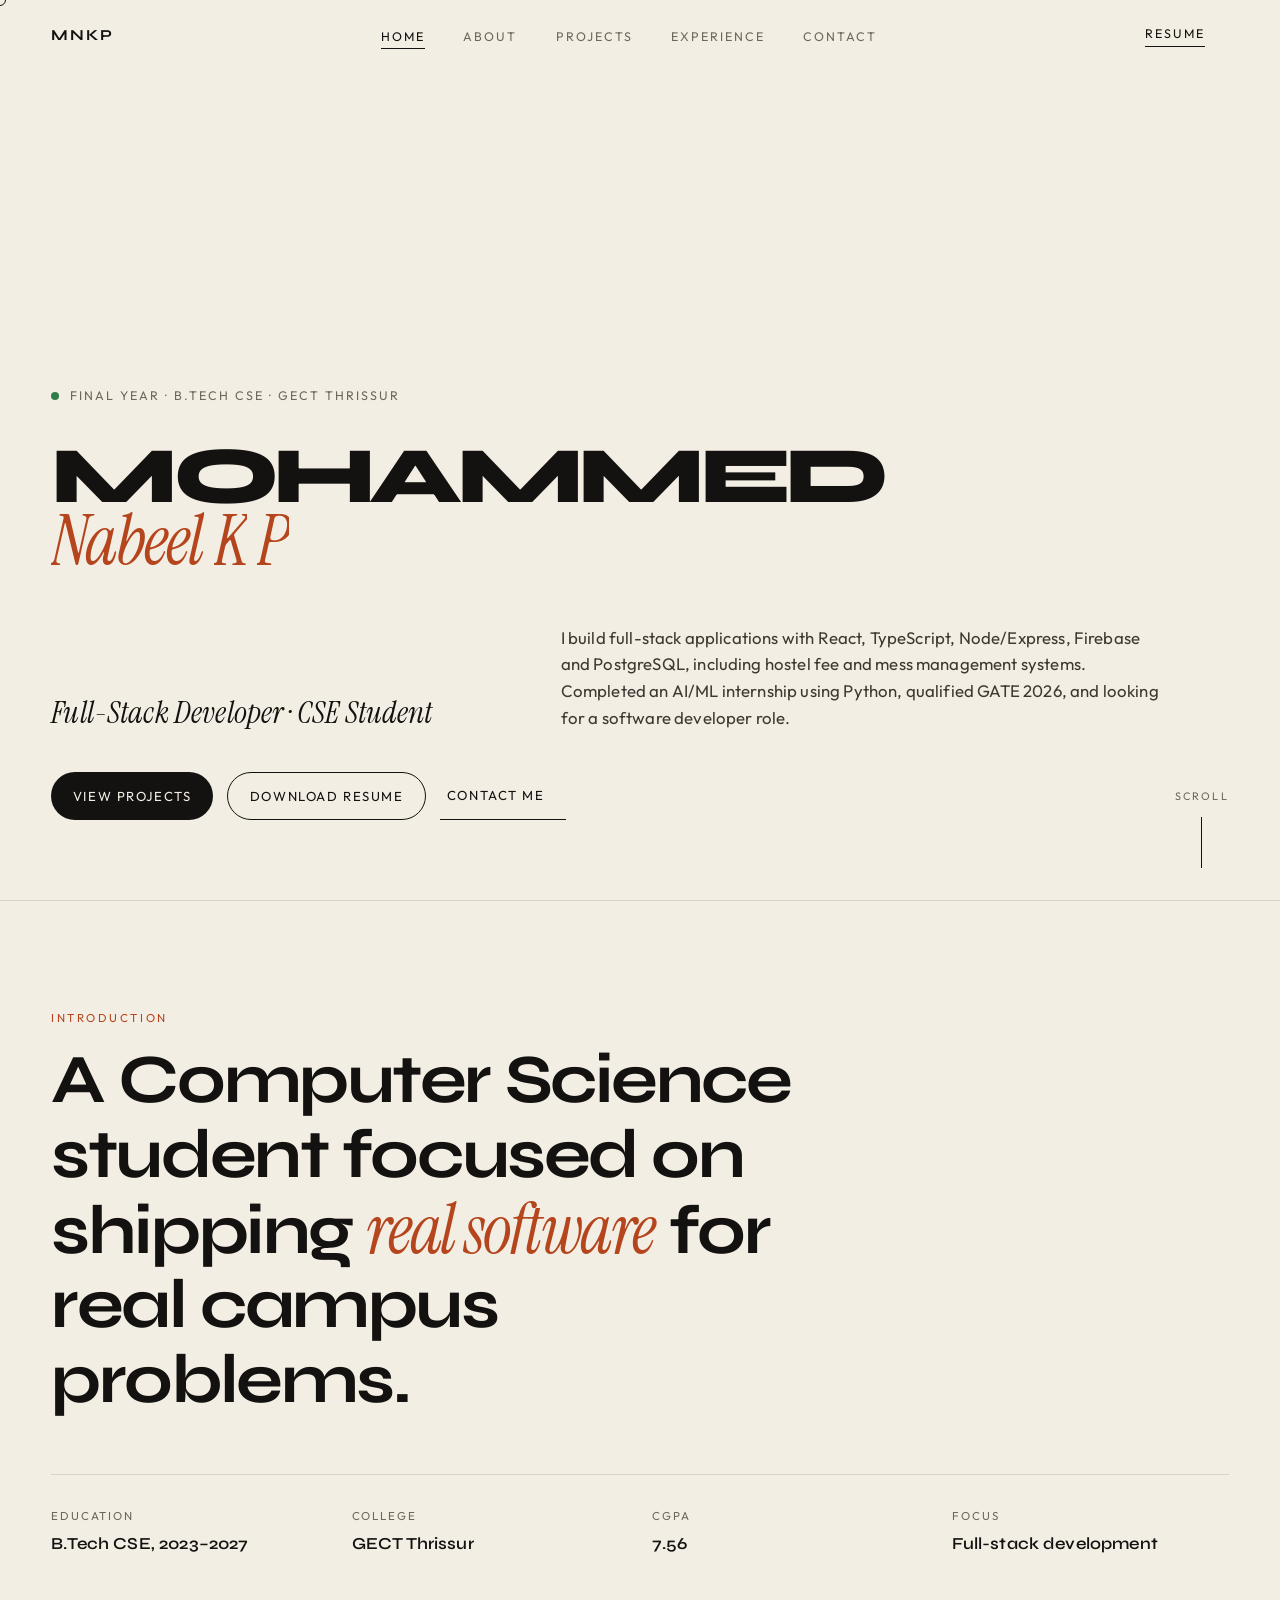
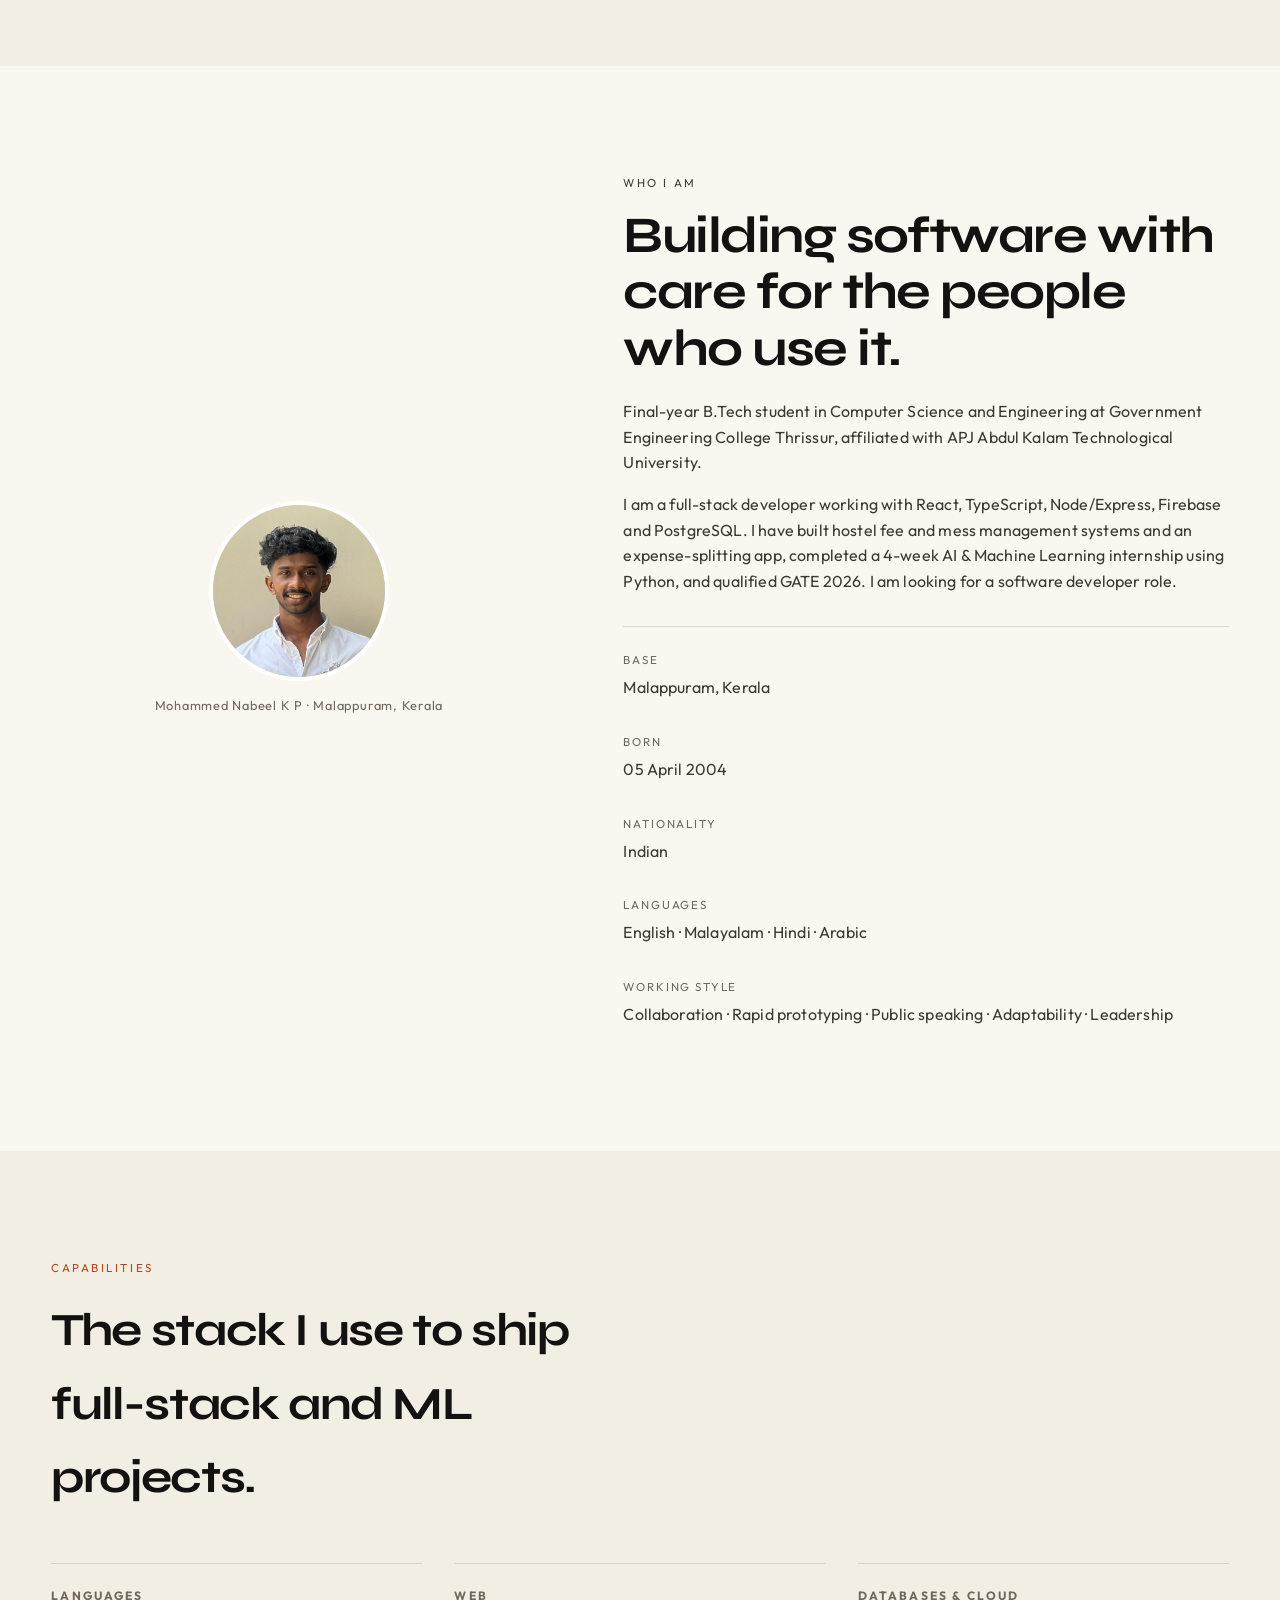
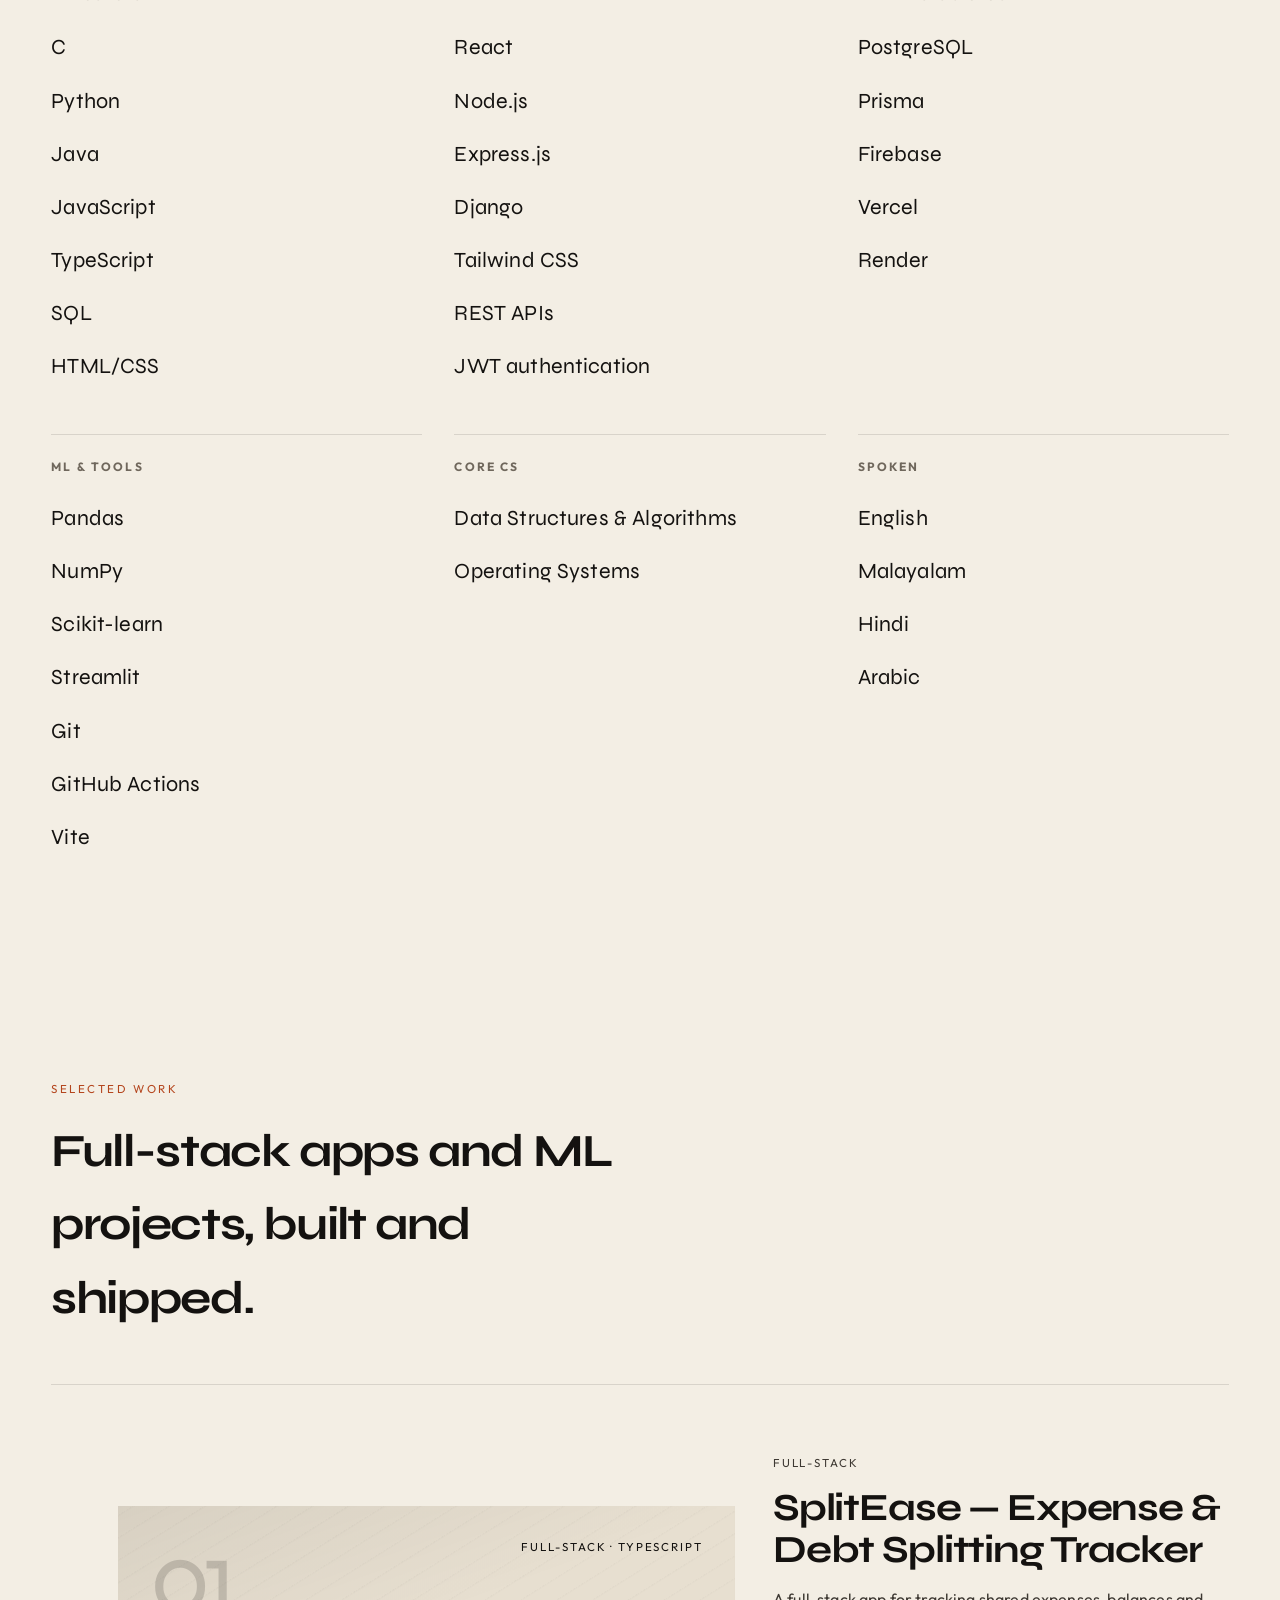
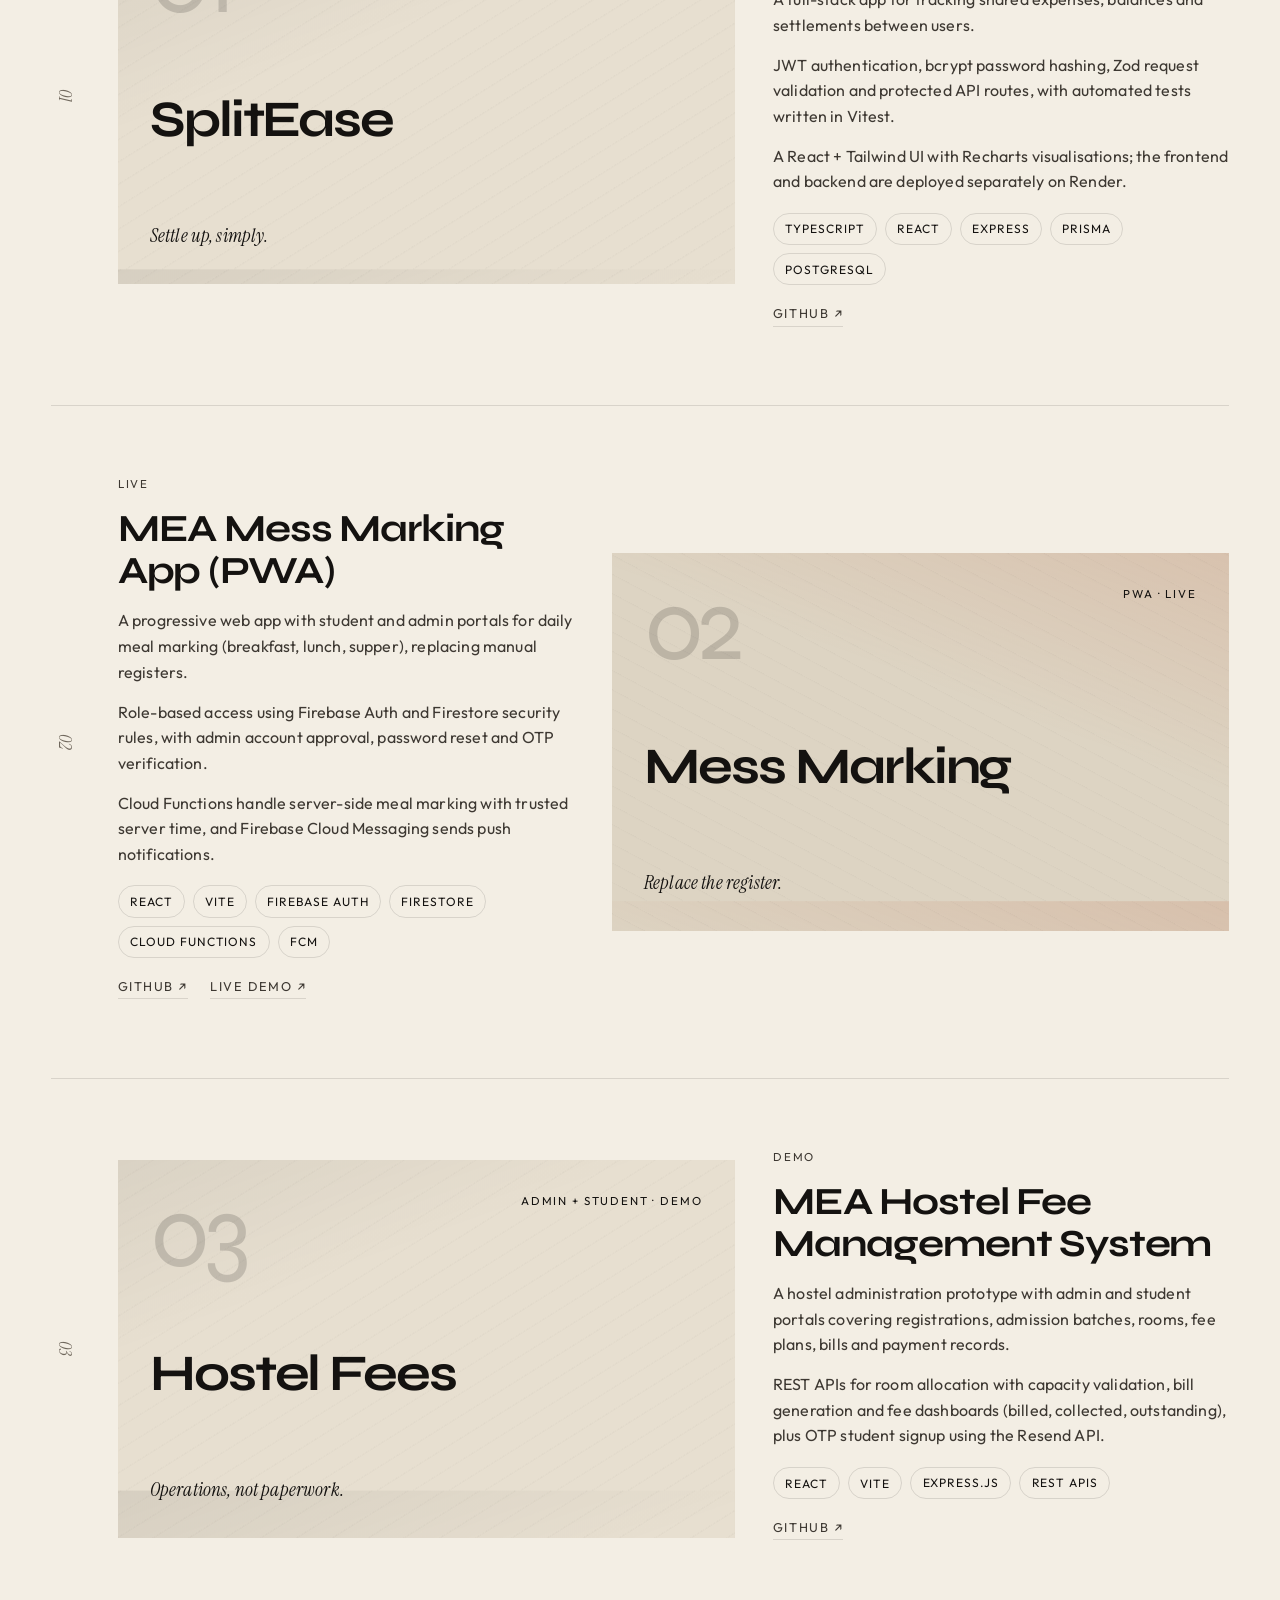
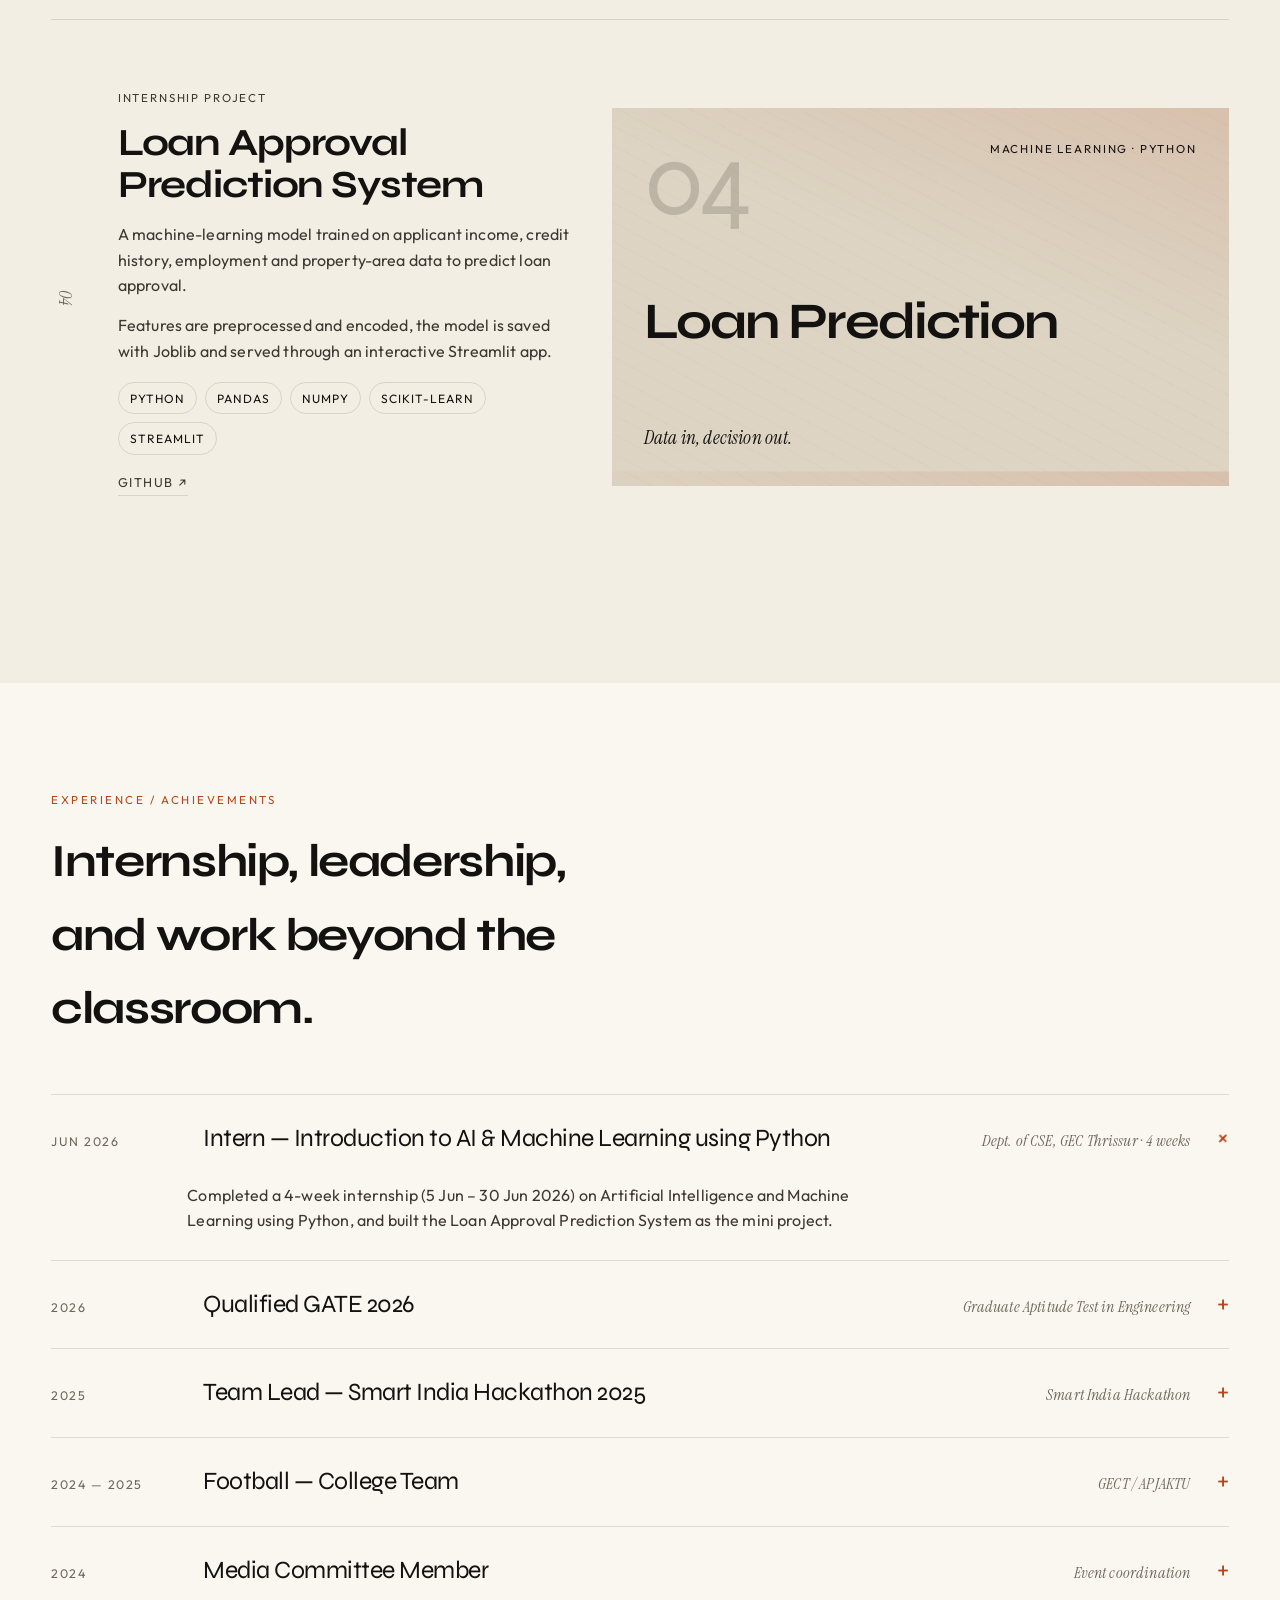
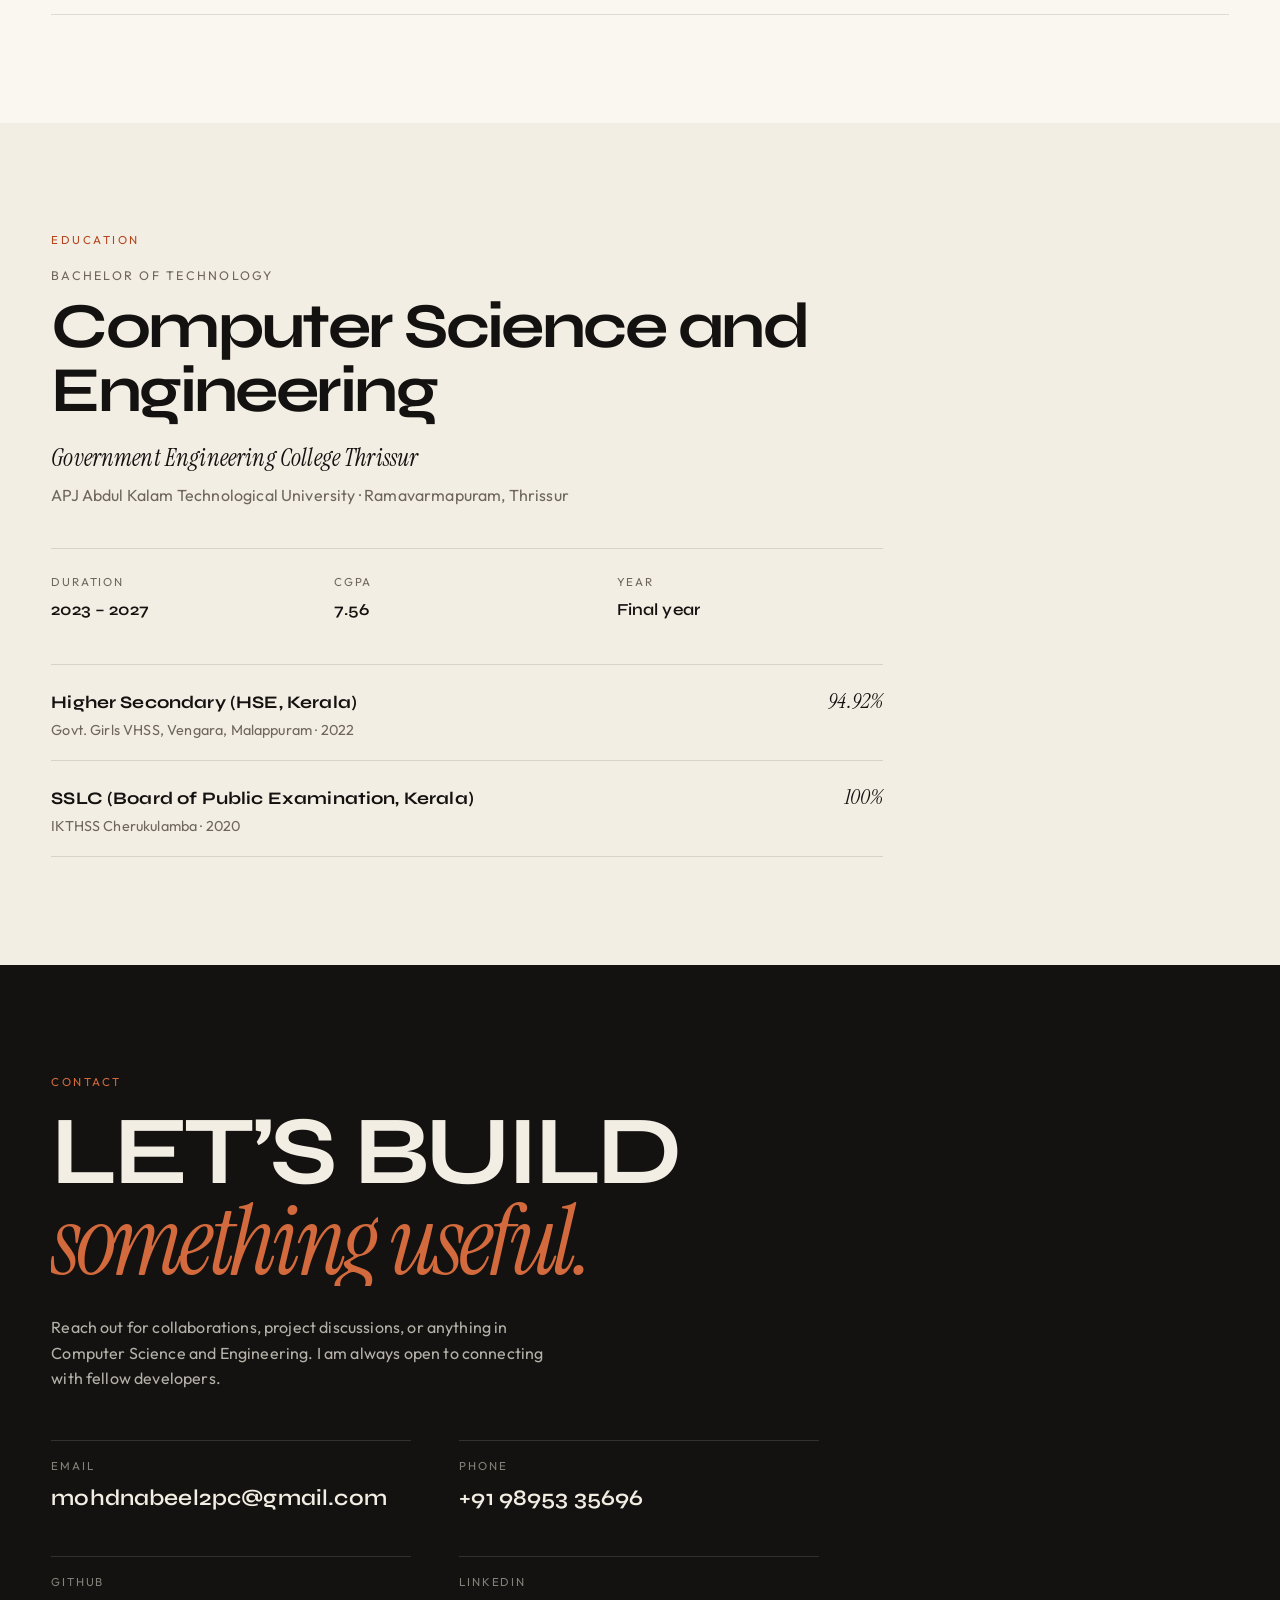
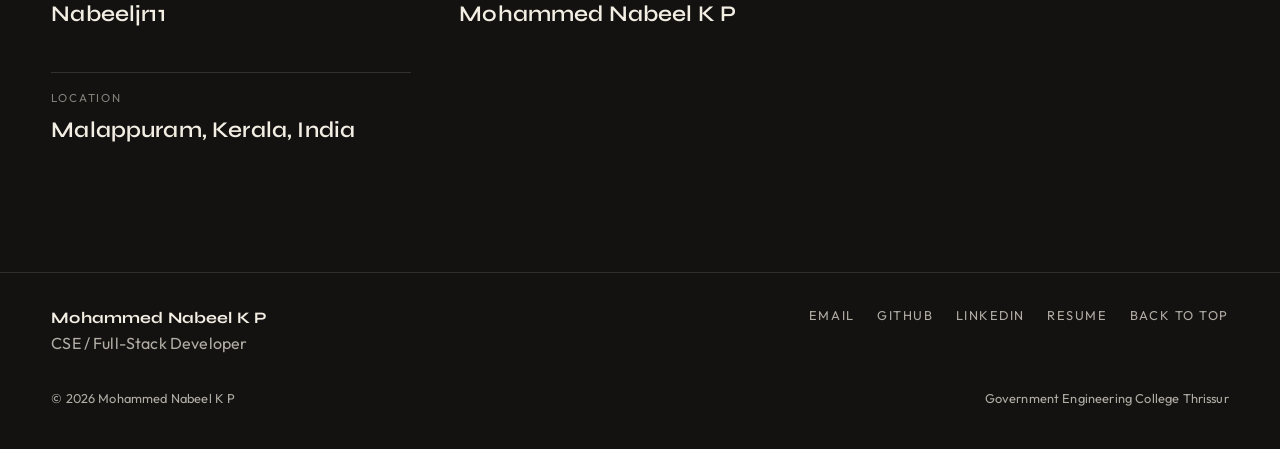
==== commit 7d9bad0c: "Update portfolio and resume to new CV Co-Authored-By: Devin AI <158243242+devin-ai-integration[bot]@" ====
--- a/index.html
+++ b/index.html
@@ -4,19 +4,19 @@
   <meta charset="UTF-8" />
   <meta name="viewport" content="width=device-width, initial-scale=1.0" />
   <title>Mohammed Nabeel K P — CSE Student &amp; Full-Stack Developer</title>
-  <meta name="description" content="Mohammed Nabeel K P is a B.Tech Computer Science and Engineering student at Government Engineering College Thrissur. He builds full-stack applications and campus software, including mess marking and hostel management systems." />
+  <meta name="description" content="Mohammed Nabeel K P is a final-year B.Tech Computer Science and Engineering student at Government Engineering College Thrissur and a full-stack developer (React, TypeScript, Node/Express, Firebase, PostgreSQL) who has built hostel fee and mess management systems." />
   <meta name="author" content="Mohammed Nabeel K P" />
   <link rel="canonical" href="https://nabeeljr11.github.io/nabeel-resume-website/" />
 
   <meta property="og:type" content="website" />
   <meta property="og:title" content="Mohammed Nabeel K P — CSE Student &amp; Full-Stack Developer" />
-  <meta property="og:description" content="Portfolio of Mohammed Nabeel K P: full-stack campus software, mess marking PWA, and hostel management systems." />
+  <meta property="og:description" content="Portfolio of Mohammed Nabeel K P: SplitEase, MEA Mess Marking PWA, MEA Hostel Fee Management System, and a Loan Approval Prediction ML app." />
   <meta property="og:url" content="https://nabeeljr11.github.io/nabeel-resume-website/" />
   <meta property="og:image" content="https://nabeeljr11.github.io/nabeel-resume-website/images/profile.jpg" />
 
   <meta name="twitter:card" content="summary_large_image" />
   <meta name="twitter:title" content="Mohammed Nabeel K P — CSE Student &amp; Full-Stack Developer" />
-  <meta name="twitter:description" content="B.Tech CSE student at GECT building full-stack applications and real campus software." />
+  <meta name="twitter:description" content="Final-year B.Tech CSE student at GECT and full-stack developer. Qualified GATE 2026." />
   <meta name="twitter:image" content="https://nabeeljr11.github.io/nabeel-resume-website/images/profile.jpg" />
 
   <link rel="icon" href="data:image/svg+xml,%3Csvg xmlns='http://www.w3.org/2000/svg' viewBox='0 0 64 64'%3E%3Crect width='64' height='64' rx='8' fill='%23141210'/%3E%3Ctext x='32' y='42' text-anchor='middle' font-family='Georgia,serif' font-size='22' fill='%23f3eee4'%3EN%3C/text%3E%3C/svg%3E" />
@@ -69,16 +69,16 @@
     <section class="hero" id="home">
       <div class="hero__meta reveal">
         <span class="status-dot" aria-hidden="true"></span>
-        Third-year · B.Tech CSE · GECT Thrissur
+        Final year · B.Tech CSE · GECT Thrissur
       </div>
       <h1 class="hero__title">
         <span class="hero__line" data-split>Mohammed</span>
         <span class="hero__line hero__line--accent" data-split>Nabeel K P</span>
       </h1>
       <div class="hero__bottom">
-        <p class="hero__role reveal">Computer Science &amp; Engineering Student</p>
+        <p class="hero__role reveal">Full-Stack Developer · CSE Student</p>
         <p class="hero__intro reveal">
-          I build full-stack applications and campus software that people actually use — from real-time meal marking to hostel operations — across the full lifecycle: build, test, deploy, iterate.
+          I build full-stack applications with React, TypeScript, Node/Express, Firebase and PostgreSQL, including hostel fee and mess management systems. Completed an AI/ML internship using Python, qualified GATE 2026, and looking for a software developer role.
         </p>
         <div class="hero__actions reveal">
           <a class="btn btn--fill" href="#projects">View Projects</a>
@@ -108,7 +108,7 @@
         </div>
         <div>
           <span>CGPA</span>
-          <strong>7.67</strong>
+          <strong>7.56</strong>
         </div>
         <div>
           <span>Focus</span>
@@ -129,13 +129,14 @@
           <p class="section-kicker reveal">Who I am</p>
           <h2 class="about__heading reveal">Building software with care for the people who use it.</h2>
           <p class="about__lead reveal">
-            Third-year B.Tech student in Computer Science and Engineering at Government Engineering College Thrissur, affiliated with APJ Abdul Kalam Technological University.
-          </p>
-          <p class="reveal">
-            I have experience building full-stack applications and operational systems, with strength in backend development and frontend engineering. I work through the full development lifecycle — build, test, deploy, iterate — and value clear communication, problem solving, and client-facing collaboration.
+            Final-year B.Tech student in Computer Science and Engineering at Government Engineering College Thrissur, affiliated with APJ Abdul Kalam Technological University.
+          </p>
+          <p class="reveal">
+            I am a full-stack developer working with React, TypeScript, Node/Express, Firebase and PostgreSQL. I have built hostel fee and mess management systems and an expense-splitting app, completed a 4-week AI &amp; Machine Learning internship using Python, and qualified GATE 2026. I am looking for a software developer role.
           </p>
           <div class="about__facts reveal">
-            <p><span>Base</span> Ramavarmapuram, Thrissur / Malappuram, Kerala</p>
+            <p><span>Base</span> Malappuram, Kerala</p>
+            <p><span>Born</span> 05 April 2004</p>
             <p><span>Nationality</span> Indian</p>
             <p><span>Languages</span> English · Malayalam · Hindi · Arabic</p>
             <p><span>Working style</span> Collaboration · Rapid prototyping · Public speaking · Adaptability · Leadership</p>
@@ -147,57 +148,69 @@
     <section class="skills" id="skills" aria-labelledby="skills-title">
       <div class="skills__head">
         <p class="section-kicker reveal">Capabilities</p>
-        <h2 id="skills-title" class="reveal">A focused stack, used in production campus tools.</h2>
+        <h2 id="skills-title" class="reveal">The stack I use to ship full-stack and ML projects.</h2>
       </div>
       <div class="skills__list">
         <article class="skill-group reveal">
-          <h3>Frontend</h3>
-          <ul>
-            <li data-note="Interface structure for web apps and portals">HTML</li>
-            <li data-note="Layout, typography, and responsive UI">CSS</li>
-            <li data-note="Client-side behaviour and application logic">JavaScript</li>
-            <li data-note="Used in the Mess Marking Web App">Next.js</li>
-            <li data-note="Frontend tooling and local development">Vite</li>
+          <h3>Languages</h3>
+          <ul>
+            <li data-note="Systems programming fundamentals">C</li>
+            <li data-note="ML, data processing and Streamlit apps">Python</li>
+            <li data-note="Object-oriented programming">Java</li>
+            <li data-note="Frontend and Node.js backends">JavaScript</li>
+            <li data-note="Used in SplitEase (React + Express)">TypeScript</li>
+            <li data-note="Relational queries with PostgreSQL">SQL</li>
+            <li data-note="Interface structure and responsive UI">HTML/CSS</li>
           </ul>
         </article>
         <article class="skill-group reveal">
-          <h3>Backend</h3>
-          <ul>
-            <li data-note="Secure student login for campus apps">Firebase Authentication</li>
-            <li data-note="Used in the Hostel Mess Management System">Django</li>
-            <li data-note="Tooling and CI workflows">Node.js</li>
+          <h3>Web</h3>
+          <ul>
+            <li data-note="SplitEase, Mess Marking PWA, Hostel Fee System">React</li>
+            <li data-note="Server-side JavaScript runtime">Node.js</li>
+            <li data-note="REST APIs for SplitEase and the Hostel Fee System">Express.js</li>
+            <li data-note="Python web framework">Django</li>
+            <li data-note="Utility-first styling in SplitEase">Tailwind CSS</li>
+            <li data-note="Room allocation, billing and fee dashboard APIs">REST APIs</li>
+            <li data-note="Protected API routes with bcrypt hashing">JWT authentication</li>
           </ul>
         </article>
         <article class="skill-group reveal">
-          <h3>Programming</h3>
-          <ul>
-            <li data-note="Primary language across frontend and tooling">JavaScript</li>
-            <li data-note="Server-side application work with Django">Django</li>
-            <li data-note="Scripts, tooling, and GitHub Actions">Node.js</li>
+          <h3>Databases &amp; Cloud</h3>
+          <ul>
+            <li data-note="Relational data for SplitEase">PostgreSQL</li>
+            <li data-note="Type-safe ORM for PostgreSQL">Prisma</li>
+            <li data-note="Auth, Firestore, Cloud Functions, Hosting">Firebase</li>
+            <li data-note="Hosting for the Mess Marking PWA">Vercel</li>
+            <li data-note="Separate frontend and backend deploys for SplitEase">Render</li>
           </ul>
         </article>
         <article class="skill-group reveal">
-          <h3>Databases</h3>
-          <ul>
-            <li data-note="Real-time meal marking and analytics">Firestore (NoSQL)</li>
-            <li data-note="File and media storage with Firebase">Firebase Storage</li>
-            <li data-note="Relational data for hostel operations">PostgreSQL</li>
+          <h3>ML &amp; Tools</h3>
+          <ul>
+            <li data-note="Data preprocessing for loan prediction">Pandas</li>
+            <li data-note="Numerical computing">NumPy</li>
+            <li data-note="Training the loan approval model">Scikit-learn</li>
+            <li data-note="Interactive ML app frontend">Streamlit</li>
+            <li data-note="Version control">Git</li>
+            <li data-note="CI/CD workflows">GitHub Actions</li>
+            <li data-note="Frontend tooling for React apps">Vite</li>
           </ul>
         </article>
         <article class="skill-group reveal">
-          <h3>Tools</h3>
-          <ul>
-            <li data-note="Deploying production web apps">Firebase Hosting</li>
-            <li data-note="Automated build, test, and deploy pipelines">GitHub Actions (CI/CD)</li>
+          <h3>Core CS</h3>
+          <ul>
+            <li data-note="Problem solving fundamentals">Data Structures &amp; Algorithms</li>
+            <li data-note="Processes, memory and scheduling">Operating Systems</li>
           </ul>
         </article>
         <article class="skill-group reveal">
-          <h3>Other</h3>
-          <ul>
-            <li data-note="Email and password authentication">Firebase Auth</li>
-            <li data-note="Access control for stored data">Firestore Security Rules</li>
-            <li data-note="Separate access for students, clerks, and wardens">Role-based restrictions</li>
-            <li data-note="Controlled access to protected resources">Token-based access</li>
+          <h3>Spoken</h3>
+          <ul>
+            <li data-note="Professional working proficiency">English</li>
+            <li data-note="Native">Malayalam</li>
+            <li data-note="Conversational">Hindi</li>
+            <li data-note="Reading and conversation">Arabic</li>
           </ul>
         </article>
       </div>
@@ -206,7 +219,7 @@
     <section class="projects" id="projects">
       <div class="projects__head">
         <p class="section-kicker reveal">Selected work</p>
-        <h2 class="reveal">Projects built for campus life, not just coursework.</h2>
+        <h2 class="reveal">Full-stack apps and ML projects, built and shipped.</h2>
       </div>
 
       <article class="project project--a" data-cursor="view">
@@ -214,29 +227,33 @@
         <div class="project__visual reveal">
           <div class="project-cover">
             <span class="project-cover__num">01</span>
-            <span class="project-cover__tag">PWA · Completed</span>
-            <strong>Mess Marking</strong>
-            <em>Replace the register.</em>
+            <span class="project-cover__tag">Full-stack · TypeScript</span>
+            <strong>SplitEase</strong>
+            <em>Settle up, simply.</em>
           </div>
         </div>
         <div class="project__body">
-          <p class="project__status reveal">Completed</p>
-          <h3 class="reveal">Mess Marking Web App</h3>
-          <p class="reveal">
-            A progressive web application for hostel students to mark daily meal preferences (B/L/S) digitally, replacing manual registers.
-          </p>
-          <p class="reveal">
-            Firebase Authentication handles secure student login. Firestore stores real-time meal marking and analytics. GitHub Actions automates CI/CD. The app is optimized for offline access, push notifications, and installable PWA support so it still works during network interruptions.
-          </p>
-          <p class="reveal">
-            The system improved mess workflow efficiency and reduced hostel food waste — a digital solution with a direct social impact.
+          <p class="project__status reveal">Full-stack</p>
+          <h3 class="reveal">SplitEase — Expense &amp; Debt Splitting Tracker</h3>
+          <p class="reveal">
+            A full-stack app for tracking shared expenses, balances and settlements between users.
+          </p>
+          <p class="reveal">
+            JWT authentication, bcrypt password hashing, Zod request validation and protected API routes, with automated tests written in Vitest.
+          </p>
+          <p class="reveal">
+            A React + Tailwind UI with Recharts visualisations; the frontend and backend are deployed separately on Render.
           </p>
           <ul class="tech-row reveal">
-            <li>Next.js</li>
-            <li>Firebase</li>
-            <li>Firestore</li>
-            <li>Vite</li>
-          </ul>
+            <li>TypeScript</li>
+            <li>React</li>
+            <li>Express</li>
+            <li>Prisma</li>
+            <li>PostgreSQL</li>
+          </ul>
+          <p class="project__links reveal">
+            <a href="https://github.com/Nabeeljr11/SplitEase" target="_blank" rel="noopener noreferrer">GitHub ↗</a>
+          </p>
         </div>
       </article>
 
@@ -245,50 +262,123 @@
         <div class="project__visual reveal">
           <div class="project-cover project-cover--alt">
             <span class="project-cover__num">02</span>
-            <span class="project-cover__tag">Multi-portal · Ongoing</span>
-            <strong>Hostel Mess</strong>
+            <span class="project-cover__tag">PWA · Live</span>
+            <strong>Mess Marking</strong>
+            <em>Replace the register.</em>
+          </div>
+        </div>
+        <div class="project__body">
+          <p class="project__status project__status--live reveal">Live</p>
+          <h3 class="reveal">MEA Mess Marking App (PWA)</h3>
+          <p class="reveal">
+            A progressive web app with student and admin portals for daily meal marking (breakfast, lunch, supper), replacing manual registers.
+          </p>
+          <p class="reveal">
+            Role-based access using Firebase Auth and Firestore security rules, with admin account approval, password reset and OTP verification.
+          </p>
+          <p class="reveal">
+            Cloud Functions handle server-side meal marking with trusted server time, and Firebase Cloud Messaging sends push notifications.
+          </p>
+          <ul class="tech-row reveal">
+            <li>React</li>
+            <li>Vite</li>
+            <li>Firebase Auth</li>
+            <li>Firestore</li>
+            <li>Cloud Functions</li>
+            <li>FCM</li>
+          </ul>
+          <p class="project__links reveal">
+            <a href="https://github.com/Nabeeljr11/mess-app-starter" target="_blank" rel="noopener noreferrer">GitHub ↗</a>
+            <a href="https://mess-app-starter.vercel.app" target="_blank" rel="noopener noreferrer">Live demo ↗</a>
+          </p>
+        </div>
+      </article>
+
+      <article class="project project--a" data-cursor="view">
+        <div class="project__index reveal" aria-hidden="true">03</div>
+        <div class="project__visual reveal">
+          <div class="project-cover">
+            <span class="project-cover__num">03</span>
+            <span class="project-cover__tag">Admin + Student · Demo</span>
+            <strong>Hostel Fees</strong>
             <em>Operations, not paperwork.</em>
           </div>
         </div>
         <div class="project__body">
-          <p class="project__status project__status--live reveal">Ongoing</p>
-          <h3 class="reveal">Hostel Mess Management System for GECT</h3>
-          <p class="reveal">
-            A multi-portal web application for hostel management, with separate interfaces for students, clerks, and wardens.
-          </p>
-          <ul class="feature-list reveal">
-            <li>Mess cut requests</li>
-            <li>Grievance handling</li>
-            <li>Bill generation</li>
-            <li>Online payments</li>
-          </ul>
-          <p class="reveal">
-            The system reduces manual work and paperwork, and is being continuously developed to make hostel management faster, more reliable, and easier to use.
+          <p class="project__status reveal">Demo</p>
+          <h3 class="reveal">MEA Hostel Fee Management System</h3>
+          <p class="reveal">
+            A hostel administration prototype with admin and student portals covering registrations, admission batches, rooms, fee plans, bills and payment records.
+          </p>
+          <p class="reveal">
+            REST APIs for room allocation with capacity validation, bill generation and fee dashboards (billed, collected, outstanding), plus OTP student signup using the Resend API.
           </p>
           <ul class="tech-row reveal">
-            <li>Django</li>
-            <li>PostgreSQL</li>
-            <li>HTML</li>
-            <li>CSS</li>
-            <li>JavaScript</li>
-          </ul>
+            <li>React</li>
+            <li>Vite</li>
+            <li>Express.js</li>
+            <li>REST APIs</li>
+          </ul>
+          <p class="project__links reveal">
+            <a href="https://github.com/Nabeeljr11/mea-fee-hostel-management" target="_blank" rel="noopener noreferrer">GitHub ↗</a>
+          </p>
+        </div>
+      </article>
+
+      <article class="project project--b" data-cursor="view">
+        <div class="project__index reveal" aria-hidden="true">04</div>
+        <div class="project__visual reveal">
+          <div class="project-cover project-cover--alt">
+            <span class="project-cover__num">04</span>
+            <span class="project-cover__tag">Machine learning · Python</span>
+            <strong>Loan Prediction</strong>
+            <em>Data in, decision out.</em>
+          </div>
+        </div>
+        <div class="project__body">
+          <p class="project__status reveal">Internship project</p>
+          <h3 class="reveal">Loan Approval Prediction System</h3>
+          <p class="reveal">
+            A machine-learning model trained on applicant income, credit history, employment and property-area data to predict loan approval.
+          </p>
+          <p class="reveal">
+            Features are preprocessed and encoded, the model is saved with Joblib and served through an interactive Streamlit app.
+          </p>
+          <ul class="tech-row reveal">
+            <li>Python</li>
+            <li>Pandas</li>
+            <li>NumPy</li>
+            <li>Scikit-learn</li>
+            <li>Streamlit</li>
+          </ul>
+          <p class="project__links reveal">
+            <a href="https://github.com/Nabeeljr11/Loan-Prediction-Project" target="_blank" rel="noopener noreferrer">GitHub ↗</a>
+          </p>
         </div>
       </article>
     </section>
 
     <section class="experience" id="experience">
       <div class="experience__head">
-        <p class="section-kicker reveal">Experience / Work</p>
-        <h2 class="reveal">Leadership, competitions, and work beyond the classroom.</h2>
+        <p class="section-kicker reveal">Experience / Achievements</p>
+        <h2 class="reveal">Internship, leadership, and work beyond the classroom.</h2>
       </div>
       <div class="experience__list">
         <details class="work-item reveal" open>
           <summary>
-            <span class="work-item__year">3rd Year</span>
-            <span class="work-item__title">Qualified in GATE Examination</span>
+            <span class="work-item__year">Jun 2026</span>
+            <span class="work-item__title">Intern — Introduction to AI &amp; Machine Learning using Python</span>
+            <span class="work-item__org">Dept. of CSE, GEC Thrissur · 4 weeks</span>
+          </summary>
+          <p>Completed a 4-week internship (5 Jun – 30 Jun 2026) on Artificial Intelligence and Machine Learning using Python, and built the Loan Approval Prediction System as the mini project.</p>
+        </details>
+        <details class="work-item reveal">
+          <summary>
+            <span class="work-item__year">2026</span>
+            <span class="work-item__title">Qualified GATE 2026</span>
             <span class="work-item__org">Graduate Aptitude Test in Engineering</span>
           </summary>
-          <p>Successfully qualified in the Graduate Aptitude Test in Engineering during the third year of B.Tech.</p>
+          <p>Qualified the Graduate Aptitude Test in Engineering 2026 with a score of 33.</p>
         </details>
         <details class="work-item reveal">
           <summary>
@@ -296,7 +386,7 @@
             <span class="work-item__title">Team Lead — Smart India Hackathon 2025</span>
             <span class="work-item__org">Smart India Hackathon</span>
           </summary>
-          <p>Led a team in Smart India Hackathon 2025, combining leadership with technical problem-solving.</p>
+          <p>Led a team in Smart India Hackathon 2025; the team cleared the college-level round.</p>
         </details>
         <details class="work-item reveal">
           <summary>
@@ -305,32 +395,19 @@
             <span class="work-item__org">GECT / APJAKTU</span>
           </summary>
           <ul>
-            <li>Won zonals title with the college team (2024, 2025)</li>
-            <li>Won interzone APJAKTU university title with the college team (2025)</li>
+            <li>Won the zonal title with the college team (2024, 2025)</li>
+            <li>Won the APJAKTU interzone title with the college team (2025)</li>
           </ul>
         </details>
         <details class="work-item reveal">
           <summary>
             <span class="work-item__year">2024</span>
-            <span class="work-item__title">Media Committee</span>
+            <span class="work-item__title">Media Committee Member</span>
             <span class="work-item__org">Event coordination</span>
           </summary>
           <ul>
-            <li>IEDC GECT Summer Startup Festival in 2024</li>
-            <li>OASIS Pain and Palliative Club</li>
-          </ul>
-        </details>
-        <details class="work-item reveal">
-          <summary>
-            <span class="work-item__year">Campus</span>
-            <span class="work-item__title">Academic &amp; Project Work</span>
-            <span class="work-item__org">Full-stack systems for GECT hostels</span>
-          </summary>
-          <ul>
-            <li>Developed Mess Marking Web App using Next.js and Firebase</li>
-            <li>Building Hostel Mess Management System for GECT using Django</li>
-            <li>Implemented CI/CD pipelines with GitHub Actions</li>
-            <li>Contributed to reducing hostel food waste through digital solutions</li>
+            <li>IEDC GECT Summer Startup Festival 2024</li>
+            <li>OASIS Pain &amp; Palliative Club</li>
           </ul>
         </details>
       </div>
@@ -350,13 +427,29 @@
           </div>
           <div>
             <span>CGPA</span>
-            <strong>7.67</strong>
+            <strong>7.56</strong>
           </div>
           <div>
             <span>Year</span>
-            <strong>Third-year</strong>
-          </div>
-        </div>
+            <strong>Final year</strong>
+          </div>
+        </div>
+        <ul class="education__schooling">
+          <li>
+            <div>
+              <strong>Higher Secondary (HSE, Kerala)</strong>
+              <span>Govt. Girls VHSS, Vengara, Malappuram · 2022</span>
+            </div>
+            <em>94.92%</em>
+          </li>
+          <li>
+            <div>
+              <strong>SSLC (Board of Public Examination, Kerala)</strong>
+              <span>IKTHSS Cherukulamba · 2020</span>
+            </div>
+            <em>100%</em>
+          </li>
+        </ul>
       </div>
     </section>
 
@@ -378,9 +471,13 @@
           <span>Phone</span>
           <strong>+91 98953 35696</strong>
         </a>
-        <a class="contact-link reveal" href="https://github.com/nabeeljr11" target="_blank" rel="noopener noreferrer">
+        <a class="contact-link reveal" href="https://github.com/Nabeeljr11" target="_blank" rel="noopener noreferrer">
           <span>GitHub</span>
-          <strong>nabeeljr11</strong>
+          <strong>Nabeeljr11</strong>
+        </a>
+        <a class="contact-link reveal" href="https://www.linkedin.com/in/mohammed-nabeel-k-p-b3715b2a4" target="_blank" rel="noopener noreferrer">
+          <span>LinkedIn</span>
+          <strong>Mohammed Nabeel K P</strong>
         </a>
         <p class="contact-link contact-link--static reveal">
           <span>Location</span>
@@ -398,7 +495,8 @@
       </div>
       <nav aria-label="Footer">
         <a href="mailto:mohdnabeel2pc@gmail.com">Email</a>
-        <a href="https://github.com/nabeeljr11" target="_blank" rel="noopener noreferrer">GitHub</a>
+        <a href="https://github.com/Nabeeljr11" target="_blank" rel="noopener noreferrer">GitHub</a>
+        <a href="https://www.linkedin.com/in/mohammed-nabeel-k-p-b3715b2a4" target="_blank" rel="noopener noreferrer">LinkedIn</a>
         <a href="resume.pdf" download>Resume</a>
         <a href="#home">Back to top</a>
       </nav>
--- a/css/style.css
+++ b/css/style.css
@@ -787,6 +787,26 @@
   color: var(--accent);
 }
 
+.project__links {
+  display: flex;
+  flex-wrap: wrap;
+  gap: 1.4rem;
+  font-size: 0.8rem;
+  letter-spacing: 0.12em;
+  text-transform: uppercase;
+}
+
+.project__links a {
+  border-bottom: 1px solid var(--line);
+  padding-bottom: 0.15rem;
+  transition: color 0.3s ease, border-color 0.3s ease;
+}
+
+.project__links a:hover {
+  color: var(--accent);
+  border-color: var(--accent);
+}
+
 /* Experience */
 .experience {
   background: var(--white);
@@ -908,6 +928,37 @@
   margin-top: 2.5rem;
   padding-top: 1.5rem;
   border-top: 1px solid var(--line);
+}
+
+.education__schooling {
+  margin-top: 2.5rem;
+  border-top: 1px solid var(--line);
+}
+
+.education__schooling li {
+  display: flex;
+  justify-content: space-between;
+  align-items: baseline;
+  gap: 1rem;
+  padding: 1.1rem 0;
+  border-bottom: 1px solid var(--line);
+}
+
+.education__schooling strong {
+  display: block;
+  font-family: var(--display);
+  font-size: 1.1rem;
+}
+
+.education__schooling span {
+  color: var(--muted);
+  font-size: 0.9rem;
+}
+
+.education__schooling em {
+  font-family: var(--serif);
+  font-size: 1.4rem;
+  white-space: nowrap;
 }
 
 /* Contact */
